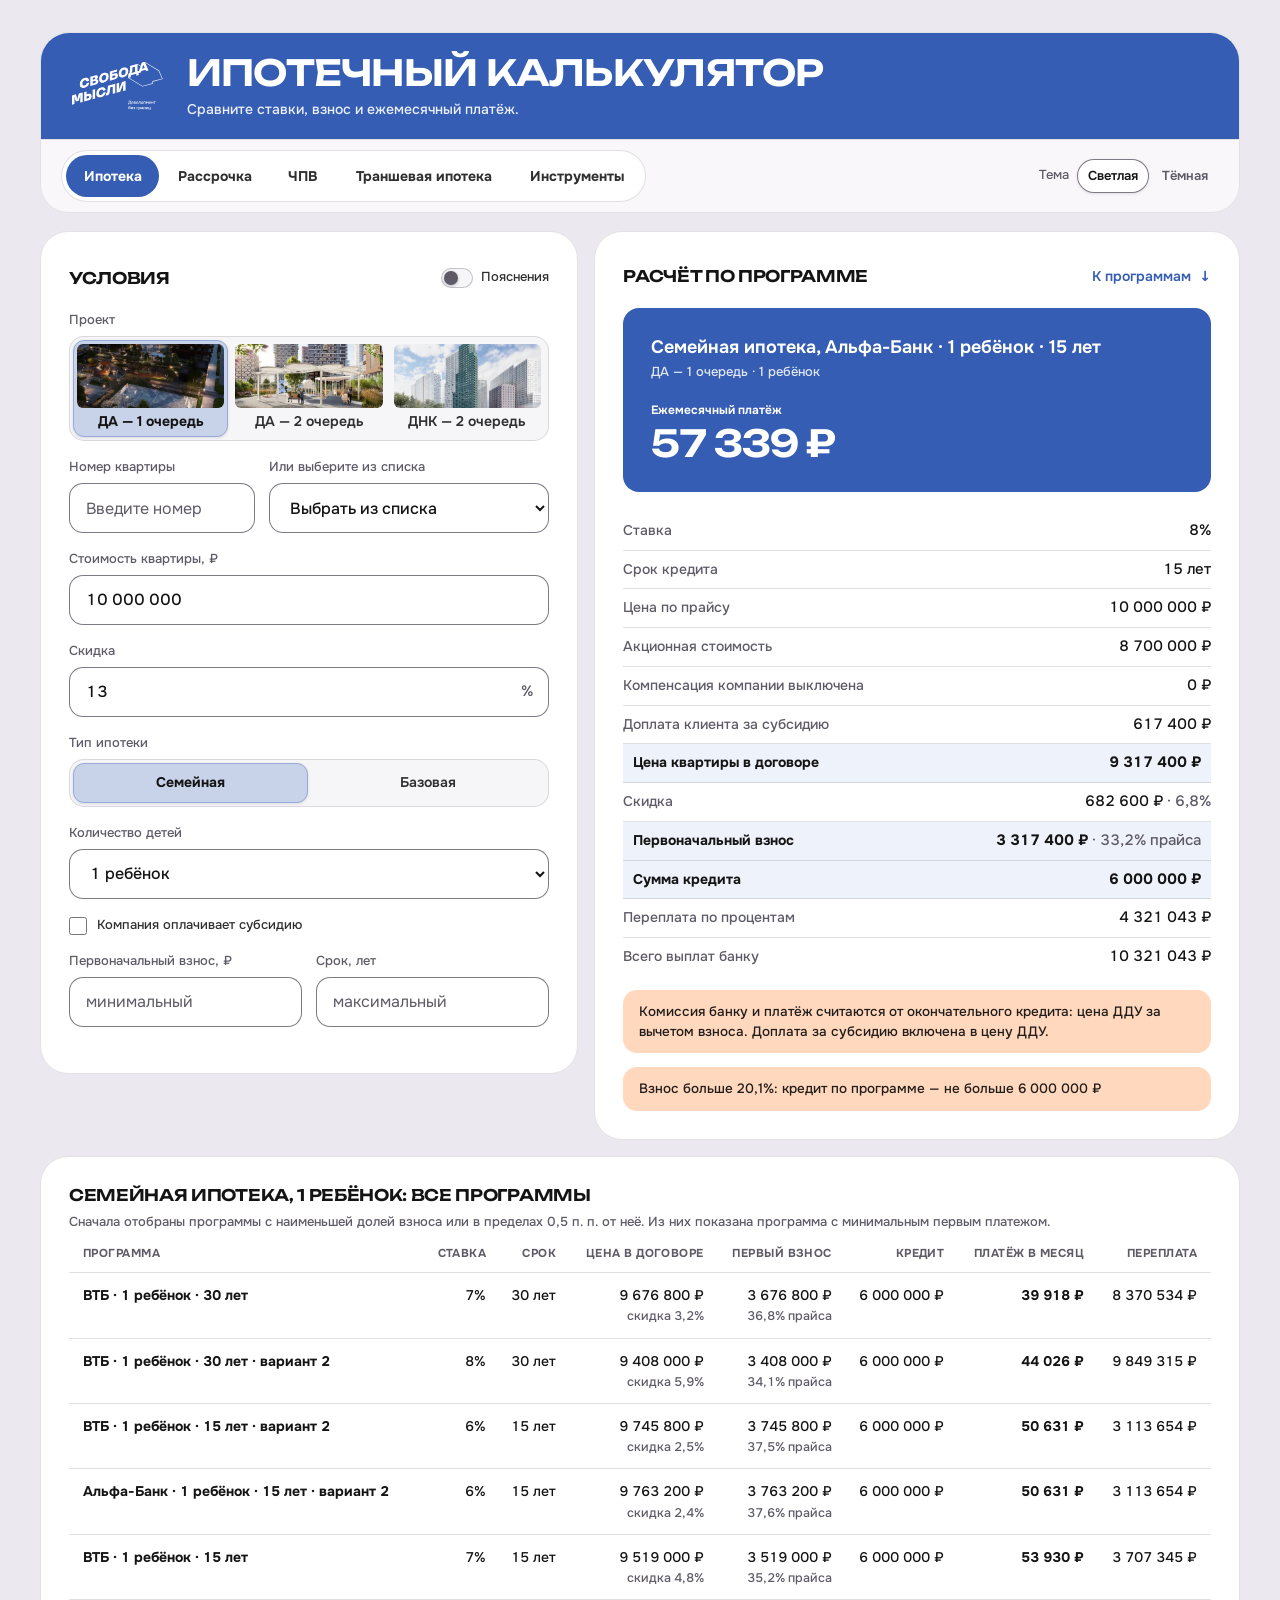
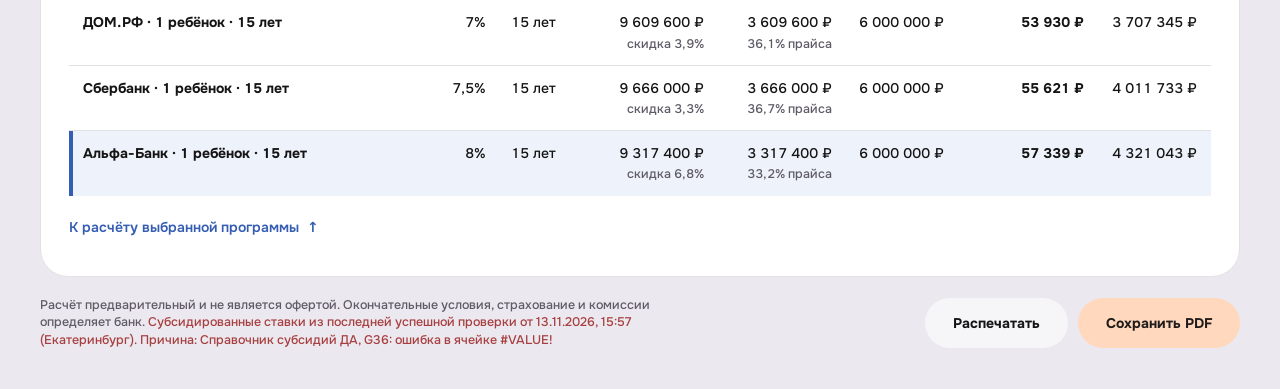
==== legacy/index.html @ 29e7c0e6 "Опубликовать React-калькулятор 775e33fd" ====
<!doctype html>
<html lang="ru">
<head>
<meta charset="utf-8">
<meta name="viewport" content="width=device-width, initial-scale=1">
<title>Ипотечный калькулятор — Свобода мысли</title>
<link rel="icon" type="image/svg+xml" href="assets/mark-da.svg">
<meta name="theme-color" content="#355DB3">
<meta name="robots" content="noindex, nofollow">
<script async data-tools-preload src="assets/tools-loader.js?v=fast-nav-1"></script>
<link rel="stylesheet" href="assets/style.css?v=partner-cards-1">
<link rel="stylesheet" href="assets/themes.css?v=partner-cards-1">
<script src="assets/theme.js?v=partner-cards-1"></script>
<style>
.sm .sm-check { display:flex; align-items:center; gap:10px; color:var(--ink); }
.sm .sm-check input { width:18px; height:18px; padding:0; flex:0 0 18px; accent-color:var(--sky); }
.sm-mortgage-loading { min-block-size: 50rem; }
.sm-mortgage-loading .sm-hero { min-block-size: 11rem; }
@media (max-width: 640px) {
  .sm-mortgage-loading { min-block-size: 63rem; }
}
@media (max-width: 370px) {
  .sm-mortgage-loading { min-block-size: 75rem; }
}
</style>
<link rel="stylesheet" href="assets/flat-search.css?v=partner-cards-1">
<link rel="stylesheet" href="assets/select.css?v=partner-cards-1">
<link rel="stylesheet" href="assets/control-motion.css?v=partner-cards-1">
<link rel="stylesheet" href="assets/calculator-motion.css?v=partner-cards-1">
<script defer src="assets/control-motion.js?v=workspace-motion-1"></script>
</head>
<body>

<main class="sm" id="sm-ipoteka">
  <div class="sm-app-header"><header class="sm-head"><div class="sm-heading"><h1>Ипотечный калькулятор</h1><p class="sm-lede">Сравните ставки, взнос и ежемесячный платёж.</p></div><a class="sm-logo" href="https://da-dom.life/" target="_blank" rel="noopener"><img src="assets/logo-svoboda-dark.svg" width="106" height="56" alt="Свобода мысли"></a></header>
  <div class="sm-nav-row"><nav class="sm-navigation" aria-label="Калькуляторы"><a class="sm-nav" href="./" aria-current="page">Ипотека</a><a class="sm-nav" href="rassrochka.html">Рассрочка</a><a class="sm-nav" href="chpv.html">ЧПВ</a><a class="sm-nav" href="transh.html" aria-label="Траншевая ипотека"><span class="sm-nav-full">Траншевая ипотека</span><span class="sm-nav-short" aria-hidden="true">Транш</span></a><a class="sm-nav" href="tools.html">Инструменты</a></nav><script>SMNavigation.mount(document.currentScript.previousElementSibling)</script>
    <div id="sm-theme-switch" class="sm-theme-switch" role="group" aria-label="Тема оформления" hidden>
      <span>Тема</span>
      <button type="button" data-theme-choice="light">Светлая</button>
      <button type="button" data-theme-choice="dark">Тёмная</button>
    </div></div></div>

  <nav class="sm-section-links" aria-label="Переходы внутри расчёта"><a href="#calc-result">К расчёту</a><a href="#calc-programs">Сравнить программы</a></nav>
  <div class="sm-grid">
    <section class="sm-card sm-conditions">
      <div class="sm-conditions-head"><h2>Условия</h2>
        <label class="sm-notes-choice"><input type="checkbox" id="sm-show-notes">Пояснения</label>
      </div>
      <script>SMFieldNotes(document.getElementById('sm-show-notes'))</script>
      <div class="sm-field">
        <span class="sm-label" id="sm-project-l">Проект</span>
        <div class="sm-pills" id="sm-project" role="group" aria-labelledby="sm-project-l"><button type="button" disabled aria-pressed="true">ДА — 1 очередь</button><button type="button" disabled aria-pressed="false">ДА — 2 очередь</button><button type="button" disabled aria-pressed="false">ДНК — 2 очередь</button></div>
      </div>
      <div class="sm-field sm-flat-field">
        <div class="sm-flat-pair"><div><label for="sm-flat-search">Номер квартиры</label><input id="sm-flat-search" type="text" autocomplete="off" placeholder="Введите номер"></div>
        <div><label for="sm-flat">Или выберите из списка</label><select id="sm-flat"><option value="">Выбрать из списка</option></select></div></div>
        <span id="sm-flat-info" class="sm-hint" role="status">Загрузка квартир из Macro…</span>
      </div>
      <div class="sm-field"><label for="sm-price">Стоимость квартиры, ₽</label><input id="sm-price" type="text" inputmode="numeric" autocomplete="off"><span class="sm-hint">Цена по прайсу, без скидки</span></div>
      <div class="sm-field">
        <label for="sm-disc">Скидка</label>
        <div class="sm-suffix"><input id="sm-disc" type="text" inputmode="decimal" autocomplete="off" placeholder="0"><span aria-hidden="true">%</span></div>
        <span class="sm-hint">Скидка при полной оплате. В программах со сниженной ставкой часть скидки уходит на снижение ставки, поэтому цена в договоре выше</span>
      </div>
      <div class="sm-field">
        <span class="sm-label" id="sm-type-l">Тип ипотеки</span>
        <div class="sm-pills" id="sm-type" role="group" aria-labelledby="sm-type-l"><button type="button" disabled aria-pressed="true">Семейная</button><button type="button" disabled aria-pressed="false">Базовая</button></div>
      </div>
      <div class="sm-field" id="sm-kids-field">
        <label for="sm-kids">Количество детей</label>
        <select id="sm-kids"><option disabled selected value="">Загружаем условия…</option></select>
      </div>
      <div class="sm-field" id="sm-company-field">
        <label class="sm-check"><input type="checkbox" id="sm-company-pays"><span>Компания оплачивает субсидию</span></label>
        <span class="sm-hint" id="sm-company-hint"></span>
      </div>
      <div class="sm-field" id="sm-promotions-field" hidden>
        <span class="sm-label">Дополнительные акции</span>
        <div id="sm-promotions"></div>
        <span class="sm-hint">Выбранные акции применяются только к совместимым программам.</span>
      </div>
      <div class="sm-row2">
        <div class="sm-field">
          <label for="sm-pv">Первоначальный взнос, ₽</label>
          <input id="sm-pv" type="text" inputmode="numeric" autocomplete="off" placeholder="минимальный">
          <span class="sm-hint" id="sm-pv-hint">От 20,1% цены по прайсу. Меньше минимального по программе — посчитаем с минимальным</span>
        </div>
        <div class="sm-field">
          <label for="sm-term">Срок, лет</label>
          <input id="sm-term" type="number" inputmode="decimal" min="1" max="30" step="1" placeholder="максимальный">
          <span class="sm-hint">Не больше срока программы</span>
        </div>
      </div>
    </section>

    <section class="sm-card" aria-live="polite" id="calc-result" tabindex="-1">
      <div class="sm-result-heading"><h2>Расчёт по программе</h2><a class="sm-jump" href="#calc-programs">К программам</a></div>
      <div id="sm-detail">
        <div class="sm-mortgage-loading" role="status">
          <div class="sm-hero"><span class="sm-hero-name">Загружаем условия ипотеки…</span></div>
        </div>
      </div>
    </section>
  </div>

  <section class="sm-card sm-tablecard" id="calc-programs" tabindex="-1">
    <div class="sm-tablehead">
      <h2 id="sm-table-title">Все программы</h2>
      <span class="sm-tip" id="sm-tip"></span>
    </div>
    <div class="sm-scroll">
      <table>
        <thead id="sm-thead"></thead>
        <tbody id="sm-tbody"></tbody>
      </table>
    </div>
  <a class="sm-return-result" href="#calc-result">К расчёту выбранной программы</a>
  </section>

  <footer class="sm-foot">
    <p class="sm-legal"><span id="sm-legal">Расчёт предварительный и не является офертой. Окончательные условия, страхование и комиссии определяет банк.</span> <span id="sm-rate-status" role="status">Загружаем актуальные ставки и комиссии…</span></p>
    <div class="sm-actions">
      <span class="sm-msg" id="sm-msg" role="status"></span>
      <button type="button" class="sm-btn sm-btn2" id="sm-print">Распечатать</button>
      <button type="button" class="sm-btn" id="sm-save">Сохранить PDF</button>
    </div>
  </footer>
</main>

<script defer src="assets/data.js?v=20261114-da"></script>
<script defer src="assets/tools-model.js?v=shared-conditions-nav-1"></script>
<script defer src="assets/tools-loader.js?v=fast-nav-1"></script>
<script defer src="assets/mortgage-loader.js?v=fast-nav-1"></script>
<script defer src="assets/engine.js?v=shared-conditions-nav-1"></script>
<script defer src="assets/common.js?v=partner-cards-1"></script>
<script defer src="assets/flat-search.js?v=workspace-motion-1"></script>
<script defer src="assets/flats.js?v=fast-nav-1"></script>
<script defer src="assets/ipoteka.js?v=partner-cards-1"></script>
</body>
</html>
---- legacy/assets/style.css ----
/* Калькуляторы «Свобода мысли». Фирменный стиль — с сайта da-dom.life:
   синий #355DB3, сиреневый фон, абрикосовая главная кнопка, Unbounded в заголовках и Onest в тексте. */
@font-face {
  font-family: 'Onest';
  src: url('fonts/onest/variable.woff2') format('woff2');
  font-style: normal;
  font-weight: 100 900;
  font-display: swap;
}
@font-face {
  font-family: 'Unbounded';
  src: url('fonts/unbounded/variable.woff2') format('woff2');
  font-style: normal;
  font-weight: 200 900;
  font-display: swap;
}

:root, .sm-pdf, #tools-print {
  color-scheme: light;
  --sky: #355DB3;
  --sky-soft: #EEF2FA;      /* подсветка выбранной строки */
  --bg: #ECE8EF;
  --black: #141414;
  --grey: #2F2F2F;
  --white: #FFFFFF;
  --surface: #FFFFFF;
  --surface-alt: #F6F5F8;
  --row-hover: #F7F5F9;
  --on-accent: #FFFFFF;
  --hero: #355DB3;
  --on-warm: #201C1A;
  --note-surface: #FFD8BE;
  --note-ink: #201C1A;
  --apricot: #FFD8BE;
  --apricot-deep: #FFC7A3;
  --indian: #D16666;
  --indian-text: #A63F3F;   /* красный для мелкого текста на белом */
  --muted: #5E5A66;
  --line: rgba(47, 47, 47, 0.14);
  --field: rgba(47, 47, 47, 0.26);
  --display: 'Unbounded', 'Arial Black', sans-serif;
  --text: 'Onest', system-ui, -apple-system, 'Segoe UI', Roboto, Arial, sans-serif;
  --r-lg: 28px;
  --r-md: 16px;
  --r-pill: 999px;
  --ease: cubic-bezier(0.14, 0.76, 0.37, 0.97);
}

html, body { margin: 0; padding: 0; background: var(--bg); }

.sm, .tools-shell {
  font-family: var(--text);
  font-weight: 500;
  font-size: 15px;
  line-height: 1.45;
  color: var(--grey);
  max-width: 1240px;
  margin: 0 auto;
  padding: 32px 20px 40px;
  box-sizing: border-box;
  -webkit-font-smoothing: antialiased;
}
.sm *, .sm *::before, .sm *::after { box-sizing: border-box; }
.sm [hidden] { display: none !important; }
.sm ::selection { background: var(--sky); color: var(--on-accent); }

/* ---------- Шапка ---------- */
.sm-head { display: flex; align-items: center; justify-content: space-between; gap: 16px 24px; margin-bottom: 12px; }
.sm h1 {
  font-family: var(--display); font-weight: 600; text-transform: uppercase; letter-spacing: -0.02em;
  font-size: clamp(24px, 3.3vw, 40px); line-height: 1.12; color: var(--black); margin: 0; text-wrap: balance;
}
.sm-head-r { display: flex; align-items: center; gap: 20px; flex-shrink: 0; }
.sm-logo { display: block; line-height: 0; border-radius: 8px; }
.sm-logo img { display: block; height: 56px; width: auto; }
.sm-nav {
  display: inline-flex; align-items: center; height: 46px; padding: 0 22px; border-radius: var(--r-pill);
  background: var(--surface); color: var(--black); font-weight: 700; font-size: 14px; text-decoration: none; white-space: nowrap;
  transition: background 0.2s var(--ease), color 0.2s var(--ease);
}
.sm-nav:hover { background: var(--sky); color: var(--on-accent); }
.sm-lede { margin: 0 0 26px; max-width: 660px; color: var(--muted); font-size: 15px; text-wrap: pretty; }

/* ---------- Карточки ---------- */
.sm-grid { display: grid; grid-template-columns: minmax(0, 5fr) minmax(0, 6fr); gap: 16px; align-items: start; }
.sm-card { background: var(--surface); border-radius: var(--r-lg); padding: 28px; }
.sm-card + .sm-card, .sm-grid + .sm-card { margin-top: 0; }
.sm h2 {
  font-family: var(--display); font-weight: 600; text-transform: uppercase; letter-spacing: -0.02em;
  font-size: 16px; line-height: 1.25; color: var(--black); margin: 0 0 20px;
}

/* ---------- Поля ---------- */
.sm-field { margin-bottom: 18px; min-width: 0; }
.sm-field:last-child { margin-bottom: 0; }
.sm-row2 { display: grid; grid-template-columns: 1fr 1fr; gap: 18px 14px; margin-bottom: 18px; }
.sm-row2 .sm-field { margin-bottom: 0; }
.sm label, .sm .sm-label { display: block; font-weight: 500; font-size: 13px; line-height: 1.3; color: var(--muted); margin-bottom: 7px; }
.sm-hint { display: block; margin-top: 7px; font-size: 12.5px; line-height: 1.35; color: var(--muted); }
.sm input, .sm select {
  width: 100%; height: 50px; margin: 0; padding: 0 16px; border-radius: 14px; border: 1.5px solid var(--field);
  background: var(--surface); color: var(--black); font: inherit; font-size: 16px; font-weight: 500;
  font-variant-numeric: tabular-nums; transition: border-color 0.15s;
}
.sm select {
  -webkit-appearance: none; appearance: none; padding-right: 42px; cursor: pointer;
  background-image: url("data:image/svg+xml,%3Csvg xmlns='http://www.w3.org/2000/svg' width='12' height='8' viewBox='0 0 12 8'%3E%3Cpath d='M1 1.5l5 5 5-5' fill='none' stroke='%23141414' stroke-width='1.8'/%3E%3C/svg%3E");
  background-repeat: no-repeat; background-position: right 16px center;
}
.sm input::placeholder { color: var(--muted); opacity: 0.75; font-weight: 400; }
.sm input:hover, .sm select:hover { border-color: var(--muted); }
.sm input:focus, .sm select:focus { outline: none; border-color: var(--sky); box-shadow: 0 0 0 3px rgba(53, 93, 179, 0.2); }
.sm-suffix { position: relative; }
.sm-suffix input { padding-right: 40px; }
.sm-suffix span { position: absolute; right: 16px; top: 50%; transform: translateY(-50%); color: var(--muted); pointer-events: none; }

/* Пилюли-переключатели */
.sm-pills { display: flex; flex-wrap: wrap; gap: 8px; }
.sm-pills button {
  font: inherit; font-size: 14px; font-weight: 500; line-height: 1.2; height: 44px; padding: 0 18px; border-radius: var(--r-pill);
  border: 1.5px solid var(--field); background: var(--surface); color: var(--black); cursor: pointer;
  transition: background 0.2s var(--ease), border-color 0.2s var(--ease), color 0.2s var(--ease);
}
.sm-pills button:hover { border-color: var(--sky); }
.sm-pills button[aria-pressed="true"] { background: var(--sky); border-color: var(--sky); color: var(--on-accent); font-weight: 700; }
.sm-pills.sm-sm button { height: 36px; padding: 0 14px; font-size: 13px; }

.sm a:focus-visible, .sm button:focus-visible, .sm tbody tr:focus-visible { outline: 2.5px solid var(--sky); outline-offset: 2px; }

/* ---------- Итог: синяя панель ---------- */
.sm-hero { background: var(--hero); color: var(--white); border-radius: var(--r-md); padding: 24px; margin-bottom: 20px; }
.sm-hero-name { font-weight: 700; font-size: 18px; line-height: 1.25; }
.sm-hero-flat { font-size: 13px; opacity: 0.85; margin-top: 4px; }
.sm-pay { display: flex; flex-wrap: wrap; gap: 14px 36px; margin-top: 20px; }
.sm-k { font-size: 13px; opacity: 0.85; margin-bottom: 4px; }
.sm-v {
  font-family: var(--display); font-weight: 600; letter-spacing: -0.03em; white-space: nowrap;
  font-size: clamp(26px, 3vw, 38px); line-height: 1.1;
}
.sm-v.sm-v2 { font-size: clamp(18px, 2vw, 24px); font-weight: 500; }

.sm dl { margin: 0; display: grid; grid-template-columns: 1fr auto; }
.sm dt, .sm dd { margin: 0; padding: 8px 0; border-bottom: 1px solid var(--line); }
.sm dt { color: var(--muted); padding-right: 14px; font-size: 14px; }
.sm dd { text-align: right; color: var(--black); font-variant-numeric: tabular-nums; white-space: nowrap; }
.sm dt.sm-strong { color: var(--black); font-weight: 700; }
.sm dd.sm-strong { font-weight: 700; }
.sm dt:nth-last-child(2), .sm dd:last-child { border-bottom: 0; }
.sm-dim { color: var(--muted); font-weight: 500; }
.sm dt.sm-int, .sm dd.sm-int { background: var(--sky-soft); }
.sm dt.sm-int { padding-left: 10px; }
.sm dd.sm-int { padding-right: 10px; }
.sm-note { margin-top: 14px; padding: 12px 16px; border-radius: 14px; background: var(--note-surface); color: var(--note-ink); font-size: 13.5px; }
.sm-empty { color: var(--muted); font-size: 14px; margin: 0; }

/* ---------- Таблица программ ---------- */
.sm-tablecard { margin-top: 16px; }
.sm-tablehead { display: flex; justify-content: space-between; align-items: baseline; flex-wrap: wrap; gap: 8px 20px; margin-bottom: 14px; }
.sm-tablehead h2 { margin: 0; }
.sm-tip { font-size: 13px; color: var(--muted); }
.sm-link { font: inherit; font-size: 13px; font-weight: 700; color: var(--sky); background: none; border: 0; padding: 0; cursor: pointer; text-decoration: underline; text-underline-offset: 3px; }
.sm-scroll { overflow-x: auto; }
.sm table { width: 100%; border-collapse: separate; border-spacing: 0; font-size: 14px; }
.sm th {
  font-weight: 700; font-size: 11.5px; letter-spacing: 0.04em; text-transform: uppercase; color: var(--muted);
  text-align: right; padding: 0 10px 10px; border-bottom: 1px solid var(--line); vertical-align: bottom; white-space: nowrap;
}
.sm td { padding: 12px 10px; border-bottom: 1px solid var(--line); text-align: right; vertical-align: top; white-space: nowrap; font-variant-numeric: tabular-nums; color: var(--black); }
.sm th:first-child, .sm td:first-child { text-align: left; padding-left: 14px; }
.sm th:last-child, .sm td:last-child { padding-right: 14px; }
.sm td:first-child { white-space: normal; min-width: 220px; font-weight: 700; }
.sm tbody tr:last-child td { border-bottom: 0; }
.sm-sub { display: block; margin-top: 2px; font-size: 12.5px; font-weight: 500; color: var(--muted); }
.sm tbody tr.sm-pick { cursor: pointer; }
.sm tbody tr.sm-pick:hover td { background: var(--row-hover); }
.sm tbody tr.sm-sel td, .sm tbody tr.sm-sel:hover td { background: var(--sky-soft); }
.sm tbody tr.sm-sel td:first-child { box-shadow: inset 4px 0 0 var(--sky); }
.sm tbody tr.sm-off td { color: var(--muted); font-weight: 500; }
.sm tbody tr.sm-off td:first-child { font-weight: 500; }
.sm-why { color: var(--indian-text); }

/* ---------- Низ ---------- */
.sm-foot { display: flex; justify-content: space-between; align-items: center; flex-wrap: wrap; gap: 16px 24px; margin-top: 20px; }
.sm-legal { font-size: 12.5px; line-height: 1.4; color: var(--muted); max-width: 620px; margin: 0; }
.sm-actions { display: flex; align-items: center; flex-wrap: wrap; gap: 10px; margin-left: auto; }
.sm-btn {
  font: inherit; font-size: 14px; font-weight: 700; height: 50px; padding: 0 28px; border: 0; border-radius: var(--r-pill);
  background: var(--apricot); color: var(--on-warm); cursor: pointer; white-space: nowrap; transition: background 0.2s var(--ease);
}
.sm-btn:hover { background: var(--apricot-deep); }
.sm-btn:disabled { opacity: 0.6; cursor: progress; }
.sm-btn.sm-btn2 { background: var(--surface-alt); color: var(--black); }
.sm-btn.sm-btn2:hover { background: var(--sky); color: var(--on-accent); }
.sm-msg { font-size: 13px; color: var(--indian-text); max-width: 420px; }
.sm-msg:empty { display: none; }

/* ---------- Рассрочка ---------- */
.sm-inputs { display: grid; grid-template-columns: auto 1fr 1.2fr 1.5fr 0.8fr; gap: 18px 14px; align-items: start; }
.sm-inputs .sm-field { margin-bottom: 0; }
.sm-cards { display: grid; grid-template-columns: repeat(2, minmax(0, 1fr)); gap: 16px; margin-top: 16px; align-items: start; }
.sm-cardhead { display: flex; justify-content: space-between; align-items: flex-start; gap: 12px; margin-bottom: 10px; }
.sm-cardhead h2 { margin: 0; }
.sm-badge { flex-shrink: 0; padding: 6px 14px; border-radius: var(--r-pill); background: var(--apricot); color: var(--on-warm); font-size: 13px; font-weight: 700; white-space: nowrap; }
.sm-badge.sm-zero { background: transparent; box-shadow: inset 0 0 0 1.5px var(--line); color: var(--muted); font-weight: 500; }
.sm-desc { margin: 0 0 18px; color: var(--muted); font-size: 14px; text-wrap: pretty; }
.sm-choice { margin-bottom: 16px; }
.sm-total { display: flex; flex-wrap: wrap; gap: 12px 36px; background: var(--hero); color: var(--white); border-radius: var(--r-md); padding: 20px 22px; margin-bottom: 8px; }
.sm-total .sm-v { font-size: clamp(22px, 2.3vw, 30px); }
.sm-total .sm-v.sm-v2 { font-size: clamp(17px, 1.7vw, 22px); }
.sm-schedule td:first-child { min-width: 0; font-weight: 500; color: var(--muted); white-space: normal; overflow-wrap: anywhere; }
.sm-schedule th:first-child, .sm-schedule td:first-child { padding-left: 0; }
.sm-schedule th:last-child, .sm-schedule td:last-child { padding-right: 0; }
.sm-schedule th:nth-child(2), .sm-schedule td:nth-child(2) { text-align: left; white-space: normal; }
.sm-schedule th { padding-top: 12px; }
.sm-schedule td:last-child { font-weight: 700; }
.sm-term { display: flex; justify-content: space-between; gap: 12px; margin-top: 12px; padding-top: 12px; border-top: 1px solid var(--line); font-size: 14px; color: var(--muted); }
.sm-term b { color: var(--black); }

@media (prefers-reduced-motion: reduce) { .sm * { transition: none !important; } }

@media (max-width: 1100px) {
  .sm:not(.sm-pdf) .sm-tablecard table { font-size: 13px; }
  .sm:not(.sm-pdf) .sm-tablecard th, .sm:not(.sm-pdf) .sm-tablecard td { padding-left: 6px; padding-right: 6px; }
  .sm:not(.sm-pdf) .sm-tablecard td:first-child { min-width: 160px; }
  .sm-inputs { grid-template-columns: 1fr 1fr; }
  .sm-inputs > :first-child { grid-column: 1 / -1; }
}
@media (max-width: 900px) {
  .sm:not(.sm-pdf) .sm-grid, .sm:not(.sm-pdf) .sm-cards { grid-template-columns: minmax(0, 1fr); }
}
@media (max-width: 640px) {
  .sm:not(.sm-pdf), .tools-shell { padding: 20px 16px 32px; font-size: 15px; }
  .sm:not(.sm-pdf) .sm-head { flex-wrap: wrap; }
  .sm:not(.sm-pdf) .sm-head h1 { flex: 1 1 180px; }
  .sm:not(.sm-pdf) .sm-head-r { display: contents; }
  .sm:not(.sm-pdf) .sm-logo { order: 2; }
  .sm:not(.sm-pdf) .sm-logo img { height: 44px; }
  .sm:not(.sm-pdf) .sm-nav { order: 3; height: 40px; padding: 0 16px; font-size: 13px; }
  .sm:not(.sm-pdf) .sm-card { padding: 20px; border-radius: 24px; }
  .sm:not(.sm-pdf) .sm-row2, .sm:not(.sm-pdf) .sm-inputs { grid-template-columns: 1fr; }
  .sm:not(.sm-pdf) .sm-hero { padding: 20px; }
  /* Таблица программ на телефоне — карточками */
  .sm:not(.sm-pdf) .sm-tablecard { background: transparent; padding: 0; }
  .sm:not(.sm-pdf) .sm-tablecard .sm-scroll { overflow: visible; }
  .sm:not(.sm-pdf) .sm-tablecard table, .sm:not(.sm-pdf) .sm-tablecard tbody,
  .sm:not(.sm-pdf) .sm-tablecard tr, .sm:not(.sm-pdf) .sm-tablecard td { display: block; width: 100%; }
  .sm:not(.sm-pdf) .sm-tablecard thead { display: none; }
  .sm:not(.sm-pdf) .sm-tablecard tbody tr { background: var(--surface); border-radius: 20px; margin-bottom: 10px; padding: 10px 18px; }
  .sm:not(.sm-pdf) .sm-tablecard tbody tr.sm-sel { box-shadow: inset 0 0 0 2.5px var(--sky); }
  .sm:not(.sm-pdf) .sm-tablecard tbody tr td, .sm:not(.sm-pdf) .sm-tablecard tbody tr:hover td { background: transparent; box-shadow: none; }
  .sm:not(.sm-pdf) .sm-tablecard td { display: flex; justify-content: space-between; align-items: baseline; gap: 14px; padding: 8px 0; white-space: normal; text-align: right; }
  .sm:not(.sm-pdf) .sm-tablecard td::before { content: attr(data-l); color: var(--muted); font-weight: 500; text-align: left; flex-shrink: 0; }
  .sm:not(.sm-pdf) .sm-tablecard td:first-child { display: block; text-align: left; font-size: 16px; min-width: 0; padding-left: 0; }
  .sm:not(.sm-pdf) .sm-tablecard td:first-child::before { content: none; }
  .sm:not(.sm-pdf) .sm-tablecard td:last-child { border-bottom: 0; padding-right: 0; }
  .sm:not(.sm-pdf) .sm-tablecard .sm-sub { display: inline; margin: 0 0 0 6px; }
  .sm:not(.sm-pdf) .sm-tablecard td:first-child .sm-sub { display: block; margin: 2px 0 0; }
  /* График рассрочки на телефоне: сверху — когда и сумма, ниже — что за платёж */
  .sm:not(.sm-pdf) .sm-schedule table, .sm:not(.sm-pdf) .sm-schedule tbody { display: block; }
  .sm:not(.sm-pdf) .sm-schedule thead { display: none; }
  .sm:not(.sm-pdf) .sm-schedule tr { display: grid; grid-template-columns: minmax(0, 1fr) auto; gap: 4px 12px; padding: 12px 0; border-bottom: 1px solid var(--line); }
  .sm:not(.sm-pdf) .sm-schedule tbody tr:last-child { border-bottom: 0; }
  .sm:not(.sm-pdf) .sm-schedule td { padding: 0; border: 0; }
  .sm:not(.sm-pdf) .sm-schedule td:nth-child(2) { grid-column: 1 / -1; grid-row: 2; font-weight: 700; }
  .sm:not(.sm-pdf) .sm-schedule td:nth-child(3) { grid-column: 2; grid-row: 1; }
  .sm:not(.sm-pdf) .sm-term { flex-wrap: wrap; }
  .sm:not(.sm-pdf) .sm-foot { flex-direction: column; align-items: stretch; }
  .sm:not(.sm-pdf) .sm-actions { margin-left: 0; }
  .sm:not(.sm-pdf) .sm-btn { flex: 1 1 auto; }
}

/* ---------- Лист отчёта для PDF: собирается отдельно от экрана, фиксированная ширина ---------- */
.sm.sm-pdf { max-width: none; margin: 0; padding: 30px 34px; background: var(--bg); font-size: 13px; }
/* html2canvas не знает про табличные цифры: с ними числа в PDF разъезжаются */
.sm-pdf, .sm-pdf * { font-variant-numeric: normal !important; }
.sm.sm-pdf.sm-land { width: 1123px; min-height: 794px; }
.sm.sm-pdf.sm-port { width: 794px; min-height: 1123px; }
.sm-pdf .sm-head { margin-bottom: 16px; }
.sm-pdf h1 { font-size: 26px; }
.sm-pdf .sm-meta { font-size: 13px; color: var(--muted); margin-top: 6px; }
.sm-pdf .sm-logo img { height: 50px; }
.sm-pdf .sm-card { padding: 20px 22px; border-radius: 22px; }
.sm-pdf h2 { font-size: 13px; margin-bottom: 12px; }
.sm-pdf .sm-grid { grid-template-columns: 5fr 7fr; gap: 12px; }
.sm-pdf dt, .sm-pdf dd { padding: 6px 0; font-size: 13px; }
.sm-pdf .sm-hero { padding: 18px 20px; margin-bottom: 12px; }
.sm-pdf .sm-hero-name { font-size: 16px; }
.sm-pdf .sm-pay { margin-top: 12px; }
.sm-pdf .sm-v { font-size: 28px; }
.sm-pdf .sm-v.sm-v2 { font-size: 18px; }
.sm-pdf table { font-size: 12px; }
.sm-pdf th { font-size: 10px; padding: 0 7px 8px; }
.sm-pdf td { padding: 8px 7px; }
.sm-pdf td:first-child { min-width: 200px; }
/* внутреннюю тень html2canvas закрашивает на всю ячейку — в отчёте метка выбранной строки сделана рамкой */
.sm-pdf tbody tr.sm-sel td:first-child { box-shadow: none; border-left: 4px solid var(--sky); padding-left: 10px; }
.sm-pdf .sm-sub { font-size: 11px; }
.sm-pdf .sm-legal { margin-top: 14px; max-width: none; font-size: 11px; }
.sm-pdf .sm-cards { grid-template-columns: 1fr 1fr; gap: 12px; margin-top: 12px; }
.sm-pdf .sm-cards.sm-one { grid-template-columns: 1fr; }
.sm-pdf .sm-schedule td:first-child { min-width: 0; }
.sm-pdf .sm-facts { display: flex; flex-wrap: wrap; gap: 8px 28px; }
.sm-pdf .sm-facts div { font-size: 12px; color: var(--muted); }
.sm-pdf .sm-facts b { display: block; font-size: 14px; color: var(--black); }
.sm-pdf .sm-total { padding: 14px 16px; }
.sm-pdf .sm-total .sm-v { font-size: 22px; }
.sm-pdf .sm-total .sm-v.sm-v2 { font-size: 16px; }
.sm-pdf .sm-desc { font-size: 12px; margin-bottom: 12px; }

/* ---------- Печать: A4, без кнопок и подсказок ---------- */
@media print {
  html, body { background: var(--surface); }
  .sm { max-width: none; padding: 0; font-size: 12px; -webkit-print-color-adjust: exact; print-color-adjust: exact; }
  .sm-actions, .sm-nav, .sm-lede, .sm-hint, .sm-tip, .sm-link, .sm-choice, .sm-int { display: none !important; }
  .sm h1 { font-size: 24px; }
  .sm-logo img { height: 44px; }
  .sm-card { padding: 14px 16px; border: 1px solid var(--line); border-radius: 18px; break-inside: avoid; }
  .sm-grid { grid-template-columns: 5fr 6fr; gap: 10px; }
  .sm input, .sm select { height: 34px; font-size: 12px; padding: 0 10px; border-radius: 9px; }
  .sm-field, .sm-row2 { margin-bottom: 10px; }
  .sm-pills button { height: 30px; padding: 0 12px; font-size: 11.5px; }
  .sm-hero { padding: 14px 16px; margin-bottom: 10px; }
  .sm-v { font-size: 26px; }
  .sm dt, .sm dd { padding: 4px 0; font-size: 12px; }
  .sm-tablecard { break-before: page; margin-top: 0; }
  .sm table { font-size: 11px; }
  .sm td { padding: 7px 6px; }
  .sm tbody tr { break-inside: avoid; }
  .sm-cards { gap: 10px; margin-top: 10px; }
}

.sm .sm-flat-list-label { margin-top: 10px; }
@media (max-width: 1100px) { .sm-head-r { flex-wrap: wrap; justify-content: flex-end; } }

/* Единая навигация и ровные поля во всех калькуляторах */
.sm-navigation { display:flex; flex-wrap:wrap; gap:8px; margin:22px 0 22px; }
.sm-navigation .sm-nav { height:42px; padding:0 18px; border:1px solid transparent; }
.sm-navigation .sm-nav[aria-current="page"] { background:var(--sky); color:var(--on-accent); }
.sm-flat-pair { display:grid; grid-template-columns:minmax(0, .8fr) minmax(0, 1.2fr); gap:14px; }
.sm-flat-pair > div { min-width:0; }
.sm-inputs { grid-template-columns:repeat(3,minmax(0,1fr)); gap:22px 18px; }
.sm-inputs > :first-child { grid-column:1 / -1; }
.sm-inputs > .sm-flat-field { grid-column:span 2; }
@media (max-width: 900px) {
  .sm-inputs { grid-template-columns:repeat(2,minmax(0,1fr)); }
  .sm-inputs > .sm-flat-field { grid-column:1 / -1; }
}
@media (max-width: 640px) {
  .sm:not(.sm-pdf) .sm-head { flex-wrap:nowrap; }
  .sm:not(.sm-pdf) .sm-head h1 { flex:1 1 auto; }
  .sm:not(.sm-pdf) .sm-navigation { display:grid; grid-template-columns:repeat(2,minmax(0,1fr)); gap:8px; }
  .sm:not(.sm-pdf) .sm-navigation .sm-nav { justify-content:center; padding:0 8px; white-space:normal; text-align:center; line-height:1.2; }
  .sm:not(.sm-pdf) .sm-inputs { grid-template-columns:1fr; }
  .sm:not(.sm-pdf) .sm-flat-pair { grid-template-columns:1fr; }
}
@media print { .sm-navigation { display:none !important; } }
.sm-date-grid { display:grid; grid-template-columns:repeat(3,minmax(0,1fr)); gap:14px; }
.sm-date-grid .sm-field { margin-bottom:0; }
.sm-stage-hint { margin:-5px 0 18px; }
.sm-stage { padding:18px 0; border-bottom:1px solid var(--line); }
.sm-stage:last-child { border-bottom:0; }
.sm-stage-heading { display:flex; justify-content:space-between; align-items:baseline; gap:12px; flex-wrap:wrap; }
.sm-stage-heading strong { font-size:16px; color:var(--black); }
.sm-stage-date { color:var(--muted); font-size:13px; }
.sm-stage-metrics { display:grid; grid-template-columns:repeat(3,minmax(0,1fr)); gap:12px; margin-top:12px; }
.sm-stage-metrics span { display:block; color:var(--muted); font-size:12px; }
.sm-stage-metrics b { display:block; color:var(--black); font-size:15px; margin-top:3px; overflow-wrap:anywhere; }
.sm-stage-metrics b.sm-stage-payment { color:var(--sky); font-size:18px; }
@media (max-width: 1100px) { .sm-date-grid { grid-template-columns:1fr 1fr; } }
@media (max-width: 640px) { .sm-date-grid { grid-template-columns:1fr; } .sm-stage-metrics { grid-template-columns:1fr 1fr; } .sm-stage-metrics div:last-child { grid-column:1/-1; } }
.sm-date-grid { grid-template-columns:repeat(2,minmax(0,1fr)); }
@media (max-width: 640px) { .sm-date-grid { grid-template-columns:1fr; } }

/* Рассрочка: та же композиция, что у ипотеки. */
.sm-grid + .sm-tablecard { margin-top:16px; }
.sm-program-options { margin-top:24px; padding-top:20px; border-top:1px solid var(--line); }
.sm-options-name { color:var(--black); font-weight:700; margin-bottom:14px; }
.sm-program-options .sm-choice:last-child { margin-bottom:0; }
.sm-program-pick { font:inherit; font-weight:700; color:var(--sky); border:0; background:none; padding:4px 0; text-align:left; cursor:pointer; }
.sm-schedule { margin-top:24px; }
.sm h3 { font-size:14px; margin:0 0 12px; font-weight:700; color:var(--black); }
.sm-schedule table { table-layout:fixed; }
.sm-schedule th:first-child { width:27%; }
.sm-schedule th:last-child { width:29%; }
.sm-schedule td { overflow-wrap:anywhere; }
.sm-schedule td:last-child { white-space:normal; }
.sm-program-note { margin:18px 0 0; }
.sm.sm-pdf .sm-installment-report { margin-top:12px; }
.sm-pdf .sm-schedule { margin-top:16px; }
@media (max-width:640px) {
  .sm:not(.sm-pdf) .sm-program-pick { min-height:44px; }
  .sm:not(.sm-pdf) .sm-program-options .sm-pills button { min-height:44px; }
  .sm:not(.sm-pdf) .sm-schedule td:last-child { white-space:nowrap; }
  #sm-rassrochka dd { white-space:normal; }
}
@media print { #sm-rassrochka .sm-tablecard { display:none; } }

.sm-promotion-picker { margin:0 0 18px; padding:0; border:0; min-width:0; }
.sm-promotion-picker legend { color:var(--muted); font-size:13px; margin-bottom:8px; }
.sm .sm-promotion-picker label { display:flex; align-items:flex-start; gap:8px; color:var(--grey); margin:8px 0; font-size:14px; }
.sm .sm-promotion-picker input { width:18px; height:18px; flex:none; margin:1px 0 0; accent-color:var(--sky); }


.sm-conditions-head {
  display: flex;
  align-items: center;
  justify-content: space-between;
  flex-wrap: wrap;
  gap: 4px 10px;
  margin-bottom: 16px;
}
.sm .sm-conditions-head h2 { margin: 0; }
.sm label.sm-notes-choice {
  display: inline-flex;
  align-items: center;
  gap: 6px;
  min-height: 32px;
  margin: 0;
  cursor: pointer;
}
.sm .sm-notes-choice input {
  width: 15px;
  height: 15px;
  margin: 0;
  padding: 0;
  accent-color: var(--sky);
}
@media screen {
  .sm-conditions:has(#sm-show-notes:not(:checked)) .sm-hint:not([data-action-needed="true"]) {
    display: none;
  }
}
@media print { .sm label.sm-notes-choice { display: none; } }

/* Текст приходит после справочника. Резерв зависит от ширины самого поля,
   в том числе когда форма на широком экране занимает лишь одну колонку. */
@media screen {
  .sm-conditions:has(#sm-show-notes:checked) .sm-field:has(> :is(
    #sm-flat-info, #sm-company-hint, #sm-program-info, #sm-rate-hint, #sm-rub-hint, #sm-date2-hint
  )) {
    container: sm-note-field / inline-size;
  }

  @container sm-note-field (min-width: 0px) {
    :is(#sm-flat-info, #sm-company-hint, #sm-program-info, #sm-rate-hint, #sm-rub-hint, #sm-date2-hint) {
      min-block-size: 2lh;
    }
  }
  @container sm-note-field (min-width: 35rem) {
    :is(#sm-flat-info, #sm-company-hint) { min-block-size: 1lh; }
  }
  @container sm-note-field (min-width: 30rem) {
    #sm-rub-hint { min-block-size: 1lh; }
  }
  @container sm-note-field (min-width: 25rem) {
    :is(#sm-rate-hint, #sm-date2-hint) { min-block-size: 1lh; }
  }
  @container sm-note-field (width < 30.2rem) {
    #sm-program-info { min-block-size: 3lh; }
  }
  @container sm-note-field (max-width: 21rem) {
    #sm-program-info { min-block-size: 4lh; }
  }
  @container sm-note-field (width < 17.25rem) {
    :is(#sm-flat-info, #sm-company-hint) { min-block-size: 3lh; }
    #sm-program-info { min-block-size: 5lh; }
  }
  @container sm-note-field (max-width: 12.5rem) {
    :is(#sm-rate-hint, #sm-date2-hint) { min-block-size: 3lh; }
  }
}
---- legacy/assets/themes.css ----
:root {
  --masthead: #355DB3;
  --navy-panel: #002346;
  --sm-motion-press: 120ms;
  --sm-motion-color: 150ms;
  --sm-motion-result: 195ms;
  --sm-motion-navigation: 200ms;
  --sm-motion-workspace: 200ms;
  --sm-motion-list: 260ms;
  --sm-motion-popup: 180ms;
  --sm-motion-dialog: 190ms;
  --sm-motion-exit: 125ms;
  --sm-ease-enter: var(--ease, ease-out);
  --sm-ease-out: ease-out;
  --sm-ease-navigation: cubic-bezier(.2, .7, .22, 1);
}

/* Переключатель принадлежит шапке сайта и не попадает в отчёты. */
.sm-nav-row {
  display: flex;
  flex-wrap: wrap;
  align-items: center;
  justify-content: space-between;
  gap: 12px 18px;
  margin: 22px 0;
}
.sm-nav-row .sm-navigation { margin: 0; }
.sm-theme-switch { display: flex; align-items: center; gap: 2px; }
.sm-theme-switch span { color: var(--muted); font-size: 13px; margin-right: 6px; }
.sm-theme-switch button {
  cursor: pointer;
  font: 600 13px/1.2 var(--text);
  border: 1px solid transparent;
  border-radius: var(--r-pill);
  padding: 8px 10px;
  color: var(--muted);
  background: transparent;
}
@media (hover: hover) and (pointer: fine) {
  .sm-theme-switch button:not([aria-pressed="true"]):hover { color: var(--black); text-decoration: underline; }
}
.sm-theme-switch button[aria-pressed="true"] {
  color: var(--black);
  background: var(--surface);
  border-color: var(--field);
}
.tools-embedded .sm-nav-row { display: none; }
@media (max-width: 640px) {
  .sm-nav-row { gap: 12px; }
  .sm-nav-row .sm-navigation { width: 100%; }
  .sm-theme-switch button { min-height: 40px; }
}
@media print { .sm-nav-row { display: none !important; } }

/* Одна геометрия для двух режимов. Печать и отдельный лист PDF используют светлую палитру. */
@media screen {
  :root[data-theme="dark"] {
    color-scheme: dark;
    --bg: #15161C;
    --surface: #20222B;
    --surface-alt: #2A2D37;
    --black: #F6F5FA;
    --grey: #E2E2EA;
    --muted: #B4B7C5;
    --line: #444754;
    --field: #777C8D;
    --sky: #ABC5FF;
    --sky-soft: #314362;
    --row-hover: #2A2E39;
    --on-accent: #16233C;
    --hero: #2A416C;
    --masthead: #203861;
    --navy-panel: #102C48;
    --apricot: #F2C5A6;
    --apricot-deep: #FFD7BB;
    --note-surface: #382E29;
    --note-ink: #F2D7C4;
    --indian-text: #FFABA6;
  }
}
@media screen and (max-width: 370px) {
  .sm:not(.sm-pdf) dl { grid-template-columns: repeat(2, minmax(0, 1fr)); }
  .sm:not(.sm-pdf) :is(dt, dd) { white-space: normal; overflow-wrap: anywhere; }
  .sm:not(.sm-pdf) .sm-head { gap: 8px; }
  .sm:not(.sm-pdf) .sm-head h1 { min-width: 0; font-size: 21px; overflow-wrap: anywhere; }
  .sm:not(.sm-pdf) .sm-head .sm-logo img { height: 32px; }
  .sm:not(.sm-pdf) .sm-actions { min-width: 0; max-width: 100%; }
  .sm:not(.sm-pdf) .sm-btn { padding: 0 12px; white-space: normal; }
}

.sm-section-links, .sm-return-result { display: none; }
@media screen and (max-width: 900px) {
  .sm-section-links { display: flex; flex-wrap: wrap; gap: 4px 20px; }
  .sm-section-links a, .sm-return-result { display: inline-flex; align-items: center; min-height: 44px; color: var(--sky); font-weight: 600; }
  #calc-result, #calc-programs { scroll-margin-top: 12px; }
}

/* У всех пяти документов одна сетка шапки, в том числе до загрузки шрифтов. */
@media screen {
  .sm:not(.sm-pdf) .sm-nav-row .sm-navigation {
    display: grid;
    grid-template-columns: 6.2em 7.1em 4.4em 11.5em 8.6em;
    position: relative;
    isolation: isolate;
    align-items: center;
    gap: 2px;
    max-width: 100%;
    min-width: 0;
    padding: 4px;
    box-sizing: border-box;
    overflow-x: auto;
    overscroll-behavior-x: contain;
    scrollbar-width: none;
    border: 1px solid var(--line);
    border-radius: 999px;
    background: var(--surface);
  }
  .sm-navigation::-webkit-scrollbar { display: none; }
  .sm:not(.sm-pdf) .sm-navigation a.sm-nav {
    flex: 0 0 auto;
    position: relative;
    justify-content: center;
    height: 42px;
    padding: 0;
    border: 0;
    border-radius: 999px;
    background: transparent;
    color: var(--grey);
    white-space: nowrap;
    transition: background-color var(--sm-motion-press) var(--sm-ease-enter);
  }
  .sm:not(.sm-pdf) .sm-navigation a[aria-current] { color: var(--on-accent); }
  .sm-nav-indicator, .sm-navigation:not([data-travelling]) a[aria-current]:not(:has(.sm-nav-indicator))::before {
    position: absolute;
    inset: 0;
    z-index: -1;
    border-radius: inherit;
    background: var(--sky);
    content: '';
    transform-origin: left center;
    pointer-events: none;
  }
  .sm:not(.sm-pdf) .sm-navigation[data-travelling] a[aria-current]:not([data-destination]) { color: var(--grey); }
  .sm:not(.sm-pdf) .sm-navigation a[data-destination] { color: var(--on-accent); }
  .sm-navigation a:focus-visible { outline: 2px solid var(--sky); outline-offset: -3px; }
}
@media screen and (hover: hover) and (pointer: fine) {
  .sm:not(.sm-pdf) .sm-navigation a:not([aria-current]):hover { background: var(--sky-soft); }
}
@media screen {
  .sm:not(.sm-pdf) .sm-navigation a:not([aria-current]):active,
  .tools-view-tabs button:not(:disabled):not([aria-pressed="true"]):active {
    background: var(--sky-soft);
    transition: none;
  }
}

.sm-nav-short { display: none; }
@media screen and (max-width: 640px) {
  .sm-navigation .sm-nav-full { display: none; }
  .sm-navigation .sm-nav-short { display: inline; }
  .sm:not(.sm-pdf) .sm-head h1 {
    min-block-size: 2lh;
    align-content: center;
  }
  .sm:not(.sm-pdf) .sm-nav-row .sm-navigation {
    grid-template-columns: 1.08fr 1.3fr .62fr .85fr 1.7fr;
  }
  .sm:not(.sm-pdf) .sm-navigation a.sm-nav {
    min-width: 0;
    height: 44px;
    padding: 0;
  }
}

@media screen and (max-width: 370px) {
  .sm:not(.sm-pdf) .sm-nav-row .sm-navigation { gap: 0; padding-inline: 2px; }
  .sm:not(.sm-pdf) .sm-navigation a.sm-nav { font-size: 12px; }
}

@media screen and (prefers-reduced-motion: no-preference) {
  .sm-arriving :is(main.sm > .sm-grid > .sm-card, #public-catalog) {
    animation: sm-section-content var(--sm-motion-workspace) var(--sm-ease-navigation);
  }
  .sm-arriving .sm-heading > :is(h1, .sm-lede) {
    animation: sm-section-heading var(--sm-motion-workspace) var(--sm-ease-navigation);
  }
  @keyframes sm-section-content { from { opacity: .64; } to { opacity: 1; } }
  @keyframes sm-section-heading {
    from { opacity: .65; transform: translateX(var(--sm-enter-offset, 8px)); }
    to { opacity: 1; transform: none; }
  }
}

@media screen and (prefers-reduced-motion: no-preference) {
  :is(.sm-actions, .sm-pills, .sm-theme-switch, .tools-pills, .tools-view-tabs, .tools-toolbar-actions, .tools-editor-foot) button {
    transition: transform var(--sm-motion-press) var(--sm-ease-enter),
                background-color var(--sm-motion-color) var(--sm-ease-enter), color var(--sm-motion-color) var(--sm-ease-enter);
  }
  [data-sm-input="pointer"] :is(.sm-actions, .sm-pills, .sm-theme-switch, .tools-pills, .tools-view-tabs, .tools-toolbar-actions, .tools-editor-foot) button:active:not(:disabled):not([aria-pressed="true"]) {
    transform: scale(.965);
    transition-property: background-color, color;
  }
}

/* Одинаковая ширина подписей сохраняет положение соседних кнопок при выборе. */
.sm .sm-pills button[aria-pressed] { font-weight: 600; }
[data-sm-input="keyboard"] :is(.sm-pills, .sm-theme-switch, .sm-actions, .tools-pills, .tools-view-tabs, .tools-toolbar-actions, .tools-editor-foot) button,
[data-sm-input="keyboard"] .sm:not(.sm-pdf) .sm-navigation a.sm-nav { transition: none; }

/* Общая рамка приложения. Заголовок меняется, навигация удерживает своё место. */
@media screen {
  :root {
    --sm-canvas: var(--bg);
    --sm-frame: color-mix(in srgb, var(--surface) 66%, var(--bg));
    --sm-surface-line: color-mix(in srgb, var(--muted) 18%, var(--surface));
  }
  html, body, body.tools { background: var(--sm-canvas); }
  .sm-app-header {
    margin-block-end: 18px;
    border: 1px solid var(--sm-surface-line);
    border-radius: var(--r-lg);
    background: var(--sm-frame);
  }
  .sm:not(.sm-pdf) .sm-app-header .sm-head {
    margin: 0;
    padding: 20px clamp(18px, 2.4vw, 32px);
    border-radius: var(--r-lg) var(--r-lg) 0 0;
    background: var(--masthead);
    color: #fff;
    justify-content: flex-start;
  }
  .sm-app-header .sm-heading { min-width: 0; }
  .sm-app-header .sm-logo { order: -1; }
  .sm-app-header #owner-return { margin-left: auto; }
  .sm-app-header .sm-heading h1 {
    font-size: clamp(24px, 2.8vw, 38px);
    line-height: 1.13;
    color: #fff;
  }
  .sm-app-header .sm-lede { margin: 5px 0 0; font-size: 14px; color: #edf1ff; }
  .sm-app-header .sm-logo img { height: 48px; filter: brightness(0) invert(1); }
  .sm-app-header .sm-nav-row {
    margin: 0;
    padding: 10px clamp(12px, 1.6vw, 22px);
    gap: 6px 18px;
    border-top: 1px solid var(--sm-surface-line);
  }
  .sm-app-header .sm-theme-switch { flex-shrink: 0; }
  .sm:not(.sm-pdf) > .sm-grid > .sm-card,
  .sm:not(.sm-pdf) > .sm-tablecard,
  .tools-shell > .tools-body {
    border: 1px solid var(--sm-surface-line);
  }
  .sm:not(.sm-pdf) > .sm-grid > .sm-card { min-width: 0; }
  .sm:not(.sm-pdf) #calc-result .sm-hero {
    padding: clamp(18px, 2.2vw, 30px);
  }
  #calc-result .sm-hero-name { line-height: 1.3; text-wrap: pretty; }
  #calc-result .sm-pay { gap: 16px 30px; }
  #calc-result .sm-pay > div { min-width: 0; }
  #calc-result .sm-pay .sm-v {
    font-variant-numeric: lining-nums tabular-nums;
    font-size: clamp(28px, 2.9vw, 42px);
    white-space: normal;
    overflow-wrap: anywhere;
  }
  #calc-result .sm-pay .sm-v2 { font-size: clamp(20px, 2vw, 26px); }
  #calc-result dd { white-space: normal; overflow-wrap: anywhere; }
  #calc-result dl { grid-template-columns: minmax(0, 1fr) fit-content(58%); }
  #calc-result dt.sm-strong, #calc-result dd.sm-strong { background: var(--sky-soft); }
  #calc-result dt.sm-strong { padding-inline-start: 10px; }
  #calc-result dd.sm-strong { padding-inline-end: 10px; }

  #calc-result .sm-empty:only-child {
    display: grid;
    align-content: center;
    justify-items: start;
    gap: 12px;
    min-block-size: 8.5rem;
    padding: 18px 22px;
    border-inline-start: 3px solid var(--sky);
    border-radius: var(--r-md);
    background: var(--sky-soft);
    color: var(--grey);
    line-height: 1.5;
  }
  .sm-result-heading {
    display: flex;
    align-items: center;
    justify-content: space-between;
    gap: 8px 14px;
    flex-wrap: wrap;
    margin-bottom: 16px;
  }
  .sm .sm-result-heading h2 { margin: 0; }
  main.sm:has(#sm-tbody:empty) :is(a[href="#calc-programs"], .sm-return-result) {
    display: none;
  }
  .sm-jump, .sm-return-result, .sm-section-links a {
    display: inline-flex;
    align-items: center;
    gap: 8px;
    color: var(--sky);
    font-size: 14px;
    font-weight: 600;
    text-decoration: none;
  }
  .sm-jump, .sm-section-links a { min-height: 32px; }
  .sm-return-result { margin-top: 12px; min-height: 40px; }
  .sm-jump::after, .sm-return-result::after, .sm-section-links a::after {
    content: '↓';
    font-family: system-ui, sans-serif;
    font-weight: 700;
  }
  .sm-return-result::after { content: '↑'; }
  .sm-jump:focus-visible, .sm-return-result:focus-visible,
  .sm-section-links a:focus-visible { outline-offset: 2px; border-radius: 4px; }
  #calc-result, #calc-programs { scroll-margin-top: 12px; }
  #sm-transh #calc-result .sm-pay {
    display: grid;
    grid-template-columns: repeat(auto-fit, minmax(min(100%, 12rem), 1fr));
    gap: 18px;
  }
  #calc-result .sm-stage-scale {
    display: block;
    margin: 9px 0 7px;
    height: 4px;
    border-radius: 2px;
    background: rgb(255 255 255 / .23);
  }
  #calc-result .sm-stage-scale::after {
    content: '';
    display: block;
    width: var(--sm-payment-share);
    height: 100%;
    border-radius: inherit;
    background: var(--apricot);
    transform-origin: left;
  }
  #calc-result .sm-stage {
    position: relative;
    padding-inline-start: 22px;
    border-bottom: none;
  }
  #calc-result .sm-stage::before {
    content: '';
    position: absolute;
    inset: 27px auto auto 1px;
    width: 9px;
    height: 9px;
    border: 2px solid var(--sky);
    border-radius: 50%;
    background: var(--surface);
  }
  #calc-result .sm-stage:has(+ .sm-stage)::after {
    content: '';
    position: absolute;
    inset: 38px auto -25px 5px;
    width: 1px;
    background: var(--sm-surface-line);
  }
}
@media screen and (hover: hover) and (pointer: fine) {
  :is(.sm-jump, .sm-return-result, .sm-section-links a):hover {
    text-decoration: underline;
    text-underline-offset: 3px;
  }
}
@media screen and (max-width: 900px) {
  .sm-section-links { margin: -8px 0 8px; }
  .sm-section-links a, .sm-jump, .sm-return-result { min-height: 44px; }
}
@media screen and (max-width: 640px) {
  .sm-app-header { margin-block-end: 12px; }
  .sm:not(.sm-pdf) .sm-app-header .sm-head {
    padding: 15px 16px;
    display: grid;
    grid-template-columns: minmax(0, 1fr) auto;
    grid-template-areas: 'title logo' 'description description';
    gap: 4px 12px;
    align-items: center;
  }
  .sm-app-header .sm-heading { display: contents; }
  .sm:not(.sm-pdf) .sm-app-header .sm-heading h1 {
    grid-area: title;
    font-size: clamp(21px, 5vw, 26px);
    min-block-size: 2lh;
  }
  .sm-app-header .sm-lede {
    grid-area: description;
    min-block-size: 2lh;
    margin: 0;
    font-size: 13px;
    line-height: 1.4;
  }
  .sm-app-header .sm-logo { grid-area: logo; }
  .sm-app-header .sm-logo img { height: 35px; }
  .sm-app-header #owner-return { grid-column: 1 / -1; }
  .sm-app-header .sm-nav-row { padding: 7px 5px 4px; gap: 2px; }
  .sm-app-header .sm-theme-switch { margin-inline-start: auto; padding-right: 3px; }
  .sm-app-header .sm-theme-switch button { min-height: 44px; }
  .sm-app-header .sm-theme-switch button[aria-pressed="true"] {
    text-decoration: underline; text-underline-offset: 4px;
    color: var(--sky); background: transparent; border-color: transparent;
  }
  .sm:not(.sm-pdf) > .sm-tablecard { border: 0; }
  #calc-result .sm-empty:only-child { padding: 16px; min-block-size: 7rem; }
  #calc-result .sm-stage { padding-inline-start: 17px; }
}
@media print {
  .sm-jump, .sm-return-result { display: none !important; }
}

@media screen and (prefers-reduced-motion: no-preference) {
  #calc-result :is(.sm-program-enter, .sm-result-issued) .sm-stage-scale::after {
    animation: sm-stage-payment-in var(--sm-motion-result) var(--sm-ease-enter);
  }
  @keyframes sm-stage-payment-in { from { transform: scaleX(.5); } }
}

/* Иллюстрации из партнёрской памятки находятся прямо на кнопках выбора ЖК. */
@media screen {
  #sm-project > [data-v="ДА — 1 очередь"], #sm-project > button:disabled:first-child,
  #tools-projects > [data-project="da1"] { --project-photo: url('projects/da1.webp'); }
  #sm-project > [data-v="ДА — 2 очередь"], #sm-project > button:disabled:nth-child(2),
  #tools-projects > [data-project="da2"] { --project-photo: url('projects/da2.webp'); }
  #sm-project > [data-v="ДНК — 2 очередь"], #sm-project > button:disabled:nth-child(3),
  #tools-projects > [data-project="dnk2"] { --project-photo: url('projects/dnk2.webp'); }
  .sm:not(.sm-pdf) .sm-conditions #sm-project > button[aria-pressed],
  .tools #tools-projects.tools-pills > button[data-project]:not([data-project="all"]) {
    display: grid;
    grid-template-rows: auto 1fr;
    align-items: center;
    gap: 5px;
    align-self: stretch;
    padding: 3px 3px 6px;
    height: auto;
    line-height: 1.25;
  }
  .sm-conditions #sm-project > button::before,
  .tools #tools-projects > button:not([data-project="all"])::before {
    content: '';
    display: block;
    width: 100%;
    height: clamp(42px, 5vw, 64px);
    border-radius: 6px;
    background: var(--surface-alt) var(--project-photo, none) center / cover no-repeat;
  }
  .tools #tools-projects > button:not([data-project="all"])::before { height: 34px; min-width: 48px; }
  #calc-result .sm-hero {
    background: var(--hero);
    border-radius: var(--r-md);
  }
  #calc-result .sm-hero-name { font-weight: 650; }
  #calc-result .sm-k {
    font-size: 12px;
    font-weight: 650;
    line-height: 1.4;
    opacity: 1;
  }
  #calc-result .sm-pay:has(> div:nth-child(2)) {
    display: grid;
    grid-template-columns: repeat(auto-fit, minmax(min(100%, 12rem), 1fr));
    gap: 8px;
  }
  #calc-result .sm-pay:has(> div:nth-child(2)) > div {
    container-type: inline-size;
    padding: 14px 16px;
    border-radius: 12px;
    background: var(--navy-panel);
  }
  #calc-result .sm-pay:has(> div:nth-child(2)) .sm-v {
    font-size: clamp(18px, 12cqi, 36px);
  }
  #calc-result .sm-pay:has(> div:nth-child(2)) .sm-v2 {
    font-size: clamp(17px, 10cqi, 26px);
  }
  #sm-rassrochka #calc-result .sm-pay > div:nth-child(2) {
    background: var(--note-surface);
    color: var(--note-ink);
  }
  #calc-result .sm-hero .sm-v { letter-spacing: -.035em; }
}
@media screen and (max-width: 640px) {
  .sm:not(.sm-pdf) .sm-app-header .sm-head {
    grid-template-areas: 'logo title' 'description description';
    grid-template-columns: auto minmax(0, 1fr);
  }
  .sm-app-header .sm-heading h1 { text-align: start; }
  .sm-conditions #sm-project > button::before { height: 38px; }
  #calc-result .sm-pay:has(> div:nth-child(2)) > div { padding: 12px; }
}
@media screen and (max-width: 370px) {
  .sm:not(.sm-pdf) .sm-app-header .sm-head {
    grid-template-areas: 'title title' 'description logo';
    grid-template-columns: minmax(0, 1fr) auto;
  }
  .sm-app-header .sm-lede { min-height: 3lh; align-content: center; }
}
---- legacy/assets/flat-search.css ----
.sm-flat-search { position: relative; min-inline-size: 0; }

.sm-flat-search__popup {
  position: absolute;
  z-index: 5;
  opacity: 0;
  pointer-events: none;
  inset-block-start: calc(100% + 5px);
  inset-inline-start: 0;
  box-sizing: border-box;
  inline-size: max(100%, min(22rem, calc(100vw - 4rem)));
  max-block-size: min(22rem, var(--sm-flat-space, 45vh));
  overflow: auto;
  overscroll-behavior: contain;
  scrollbar-width: thin;
  padding: 5px;
  border: 1px solid var(--sm-menu-edge);
  border-radius: var(--sm-menu-radius);
  box-shadow: var(--sm-menu-shadow);
  background: var(--surface);
  color: var(--black);
  font: 500 15px/1.4 var(--text);
  font-variant-numeric: tabular-nums;
}
.sm-flat-search__popup[data-open] { opacity: 1; pointer-events: auto; }
.sm-flat-search__popup--above { inset-block-start: auto; inset-block-end: calc(100% + 5px); }
.sm-flat-search__popup[hidden] { display: none; }
.sm-flat-search__option, .sm-flat-search__message {
  padding: 9px 12px;
  white-space: normal;
  overflow-wrap: anywhere;
}
.sm-flat-search__option {
  display: flex;
  align-items: center;
  box-sizing: border-box;
  min-block-size: 44px;
  position: relative;
  padding-inline-end: 34px;
  border-radius: calc(var(--sm-menu-radius) - 5px);
  cursor: pointer;
}
.sm-flat-search__option[aria-current="true"],
.sm-flat-search__option[aria-selected="true"] {
  color: var(--sky);
  background: var(--sky-soft);
}
.sm-flat-search__option[aria-current="true"]::after {
  content: "";
  position: absolute;
  inset-inline-end: 14px;
  inset-block-start: 50%;
  inline-size: 5px;
  block-size: 9px;
  border: solid var(--sky);
  border-width: 0 2px 2px 0;
  transform: translateY(-60%) rotate(45deg);
}
.sm-flat-search__option[aria-selected="true"] {
  outline: 2px solid var(--sky);
  outline-offset: -2px;
}
@media (forced-colors: active) {
  .sm-flat-search__option[aria-selected="true"] { outline: 2px solid Highlight; outline-offset: -2px; }
}
@media (max-width: 640px) {
  .sm-flat-search__popup { inline-size: 100%; }
  /* В одноколоночной форме соседний выбор квартиры остаётся доступным для касания. */
  .sm-flat-search__popup:not(.sm-flat-search__popup--above) {
    position: relative;
    inset: auto;
    margin-block-start: 5px;
  }
}
@media (hover: hover) and (pointer: fine) {
  .sm-flat-search__option:not([aria-current]):not([aria-selected="true"]):hover { background: var(--sm-menu-hover); }
}
.sm-flat-search__message { color: var(--muted); }
.sm-flat-search__sr {
  position: absolute;
  inline-size: 1px;
  block-size: 1px;
  clip-path: inset(50%);
  overflow: hidden;
  white-space: nowrap;
}
@media (prefers-reduced-motion: no-preference) {
  .sm-flat-search__popup {
    transition: opacity var(--sm-menu-exit) var(--sm-menu-ease);
  }
  .sm-flat-search__popup[data-open] { transition-duration: var(--sm-menu-enter); }
}
@media print { .sm-flat-search__popup { display: none; } }

/* При переходе прямо из соседнего списка завершаем его выход до показа подсказок. */
@supports selector(::picker(select)) {
  .sm-flat-pair:has(#sm-flat-search[aria-expanded="true"]) #sm-flat:not(:open)::picker(select) {
    transition: none;
  }
}
---- legacy/assets/select.css ----
/* Общая поверхность меню и иерархия строки для обоих способов выбора квартиры. */
:root {
  --sm-menu-radius: calc(var(--r-md) * .6 + 7px);
  --sm-menu-edge: var(--field);
  --sm-menu-shadow: 0 2px 5px rgb(27 33 47 / .06), 0 12px 32px -6px rgb(27 33 47 / .16);
  --sm-menu-hover: var(--row-hover);
  --sm-menu-enter: min(160ms, var(--sm-motion-popup, 180ms));
  --sm-menu-exit: min(110ms, var(--sm-motion-exit, 125ms));
  --sm-menu-ease: cubic-bezier(.2, .65, .35, 1);
}
.sm-flat-row {
  display: flex;
  flex: 1;
  flex-wrap: wrap;
  align-items: center;
  justify-content: space-between;
  gap: 4px 12px;
  min-inline-size: 0;
  text-align: start;
  overflow-wrap: anywhere;
  font-family: var(--text);
  font-variant-numeric: tabular-nums;
}
.sm-flat-row__identity {
  display: grid;
  gap: 3px;
  min-inline-size: 0;
}
.sm-flat-row__number {
  color: inherit;
  font-size: 16px;
  font-weight: 670;
  line-height: 1.2;
}
.sm-flat-row__details {
  color: var(--muted);
  font-size: 13px;
  font-weight: 450;
  line-height: 1.35;
}

.sm-flat-row__status {
  min-inline-size: 0;
  max-inline-size: 100%;
  color: var(--muted);
  font-size: 12.5px;
  font-weight: 450;
  line-height: 1.35;
}

/* Системная стрелка следует цветовой схеме и остаётся видна без ::picker. */
@media screen {
  :is(.sm:not(.sm-pdf), .tools) select:not([multiple], [size]) {
    appearance: auto;
    background-image: none;
  }
}

@supports (appearance: base-select) and selector(::picker(select)) {
  @media screen {
    :is(.sm:not(.sm-pdf), .tools) select:not([multiple], [size]),
    :is(.sm:not(.sm-pdf), .tools) select:not([multiple], [size])::picker(select) {
      appearance: base-select;
    }
    :is(.sm:not(.sm-pdf), .tools) select:not([multiple], [size], [hidden]) {
      display: block;
      position: relative;
      align-content: center;
      text-align: start;
      min-width: 0;
      background-image: none;
      padding-inline-end: 36px;
      overflow: hidden;
      white-space: nowrap;
      text-overflow: ellipsis;
      cursor: pointer;
    }
    :is(.sm:not(.sm-pdf), .tools) select::picker-icon {
      content: "";
      position: absolute;
      inset-inline-end: 13px;
      inset-block-start: calc(50% - 4px);
      inline-size: 12px;
      block-size: 8px;
      background: currentColor;
      color: var(--muted);
      clip-path: polygon(0 18%, 10% 0, 50% 62%, 90% 0, 100% 18%, 50% 96%);
    }
    :is(.sm:not(.sm-pdf), .tools) select:open::picker-icon { transform: scaleY(-1); color: var(--sky); }
    :is(.sm:not(.sm-pdf), .tools) select:not([multiple], [size]):has(option:checked[value=""]) {
      color: var(--muted);
    }
    :is(.sm:not(.sm-pdf), .tools) select:disabled { cursor: default; color: var(--muted); }
    :is(.sm:not(.sm-pdf), .tools) select::picker(select) {
      box-sizing: border-box;
      inline-size: max(anchor-size(width), min(22rem, 100%));
      max-inline-size: 100%;
      max-block-size: min(22rem, 100%);
      margin-block: 5px;
      padding: 5px;
      border: 1px solid var(--sm-menu-edge);
      border-radius: var(--sm-menu-radius);
      box-shadow: var(--sm-menu-shadow);
      background: var(--surface);
      color: var(--black);
      font: 500 15px/1.4 var(--text);
      font-variant-numeric: tabular-nums;
      overflow: auto;
      overscroll-behavior: contain;
      scrollbar-width: thin;
      opacity: 0;
    }
    :is(.sm:not(.sm-pdf), .tools) select:open::picker(select) { opacity: 1; }
    :is(.sm:not(.sm-pdf), .tools) select option {
      display: flex;
      position: relative;
      align-items: center;
      box-sizing: border-box;
      min-block-size: 42px;
      padding: 9px 34px 9px 12px;
      white-space: normal;
      overflow-wrap: anywhere;
      border-radius: calc(var(--sm-menu-radius) - 5px);
      color: var(--black);
      cursor: pointer;
    }
    :is(.sm:not(.sm-pdf), .tools) select option:checked {
      color: var(--sky);
      background: var(--sky-soft);
    }
    #sm-flat option[value=""] { color: var(--muted); font-size: 14px; }
    :is(.sm:not(.sm-pdf), .tools) select option:focus-visible { outline: 2px solid var(--sky); outline-offset: -2px; }
    :root[data-sm-input="pointer"] :is(.sm:not(.sm-pdf), .tools) select option:focus-visible { outline: none; }
    :is(.sm:not(.sm-pdf), .tools) select option::checkmark {
      content: "";
      position: absolute;
      inset-inline-end: 14px;
      inset-block-start: 50%;
      inline-size: 5px;
      block-size: 9px;
      border: solid var(--sky);
      border-width: 0 2px 2px 0;
      transform: translateY(-60%) rotate(45deg);
    }
    :is(.sm:not(.sm-pdf), .tools) select option:disabled { color: var(--muted); cursor: default; }
    @media (max-width: 640px) {
      :is(.sm:not(.sm-pdf), .tools) select::picker(select) { inline-size: anchor-size(width); }
      :is(.sm:not(.sm-pdf), .tools) select option { min-block-size: 44px; }
    }
    @media (hover: hover) and (pointer: fine) {
      :is(.sm:not(.sm-pdf), .tools) select option:enabled:not(:checked):hover { background: var(--sm-menu-hover); }
    }
    @media (prefers-reduced-motion: no-preference) {
      :root[data-sm-input="pointer"] select::picker-icon {
        transition: transform var(--sm-menu-enter) var(--sm-menu-ease);
      }
      :root[data-sm-input="pointer"] select::picker(select) {
        --picker-time: var(--sm-menu-exit);
        transition: opacity var(--picker-time) var(--sm-menu-ease),
          display var(--picker-time) allow-discrete, overlay var(--picker-time) allow-discrete;
      }
      :root[data-sm-input="pointer"] select:open::picker(select) {
        --picker-time: var(--sm-menu-enter);
        @starting-style { opacity: 0; }
      }
    }
  }
}
---- legacy/assets/control-motion.css ----
/* Общие состояния калькуляторов и редактора. Оформление печати берётся из style.css. */
@media screen {
  :root {
    --sm-control-rail: var(--surface-alt);
    --sm-control-edge: color-mix(in srgb, var(--muted) 70%, var(--field));
    --sm-control-ring: color-mix(in srgb, var(--sky) 21%, transparent);
    --sm-control-selected: var(--sky);
    --sm-control-selected-ink: var(--on-accent);
    --sm-control-radius: clamp(10px, var(--r-md), 15px);
  }

  :is(.sm:not(.sm-pdf) .sm-pills, .tools .tools-pills) {
    width: fit-content;
    max-width: 100%;
    box-sizing: border-box;
    padding: 3px;
    gap: 3px;
    border: 1px solid var(--line);
    border-radius: var(--sm-control-radius);
    background: var(--sm-control-rail);
  }
  .sm:not(.sm-pdf) .sm-conditions .sm-pills {
    display: grid;
    grid-auto-flow: column;
    grid-auto-columns: minmax(0, 1fr);
    width: 100%;
  }
  .sm:not(.sm-pdf) .sm-conditions #sm-project {
    grid-template-rows: auto;
    align-items: stretch;
    min-width: 0;
  }
  .sm:not(.sm-pdf) .sm-conditions #sm-project > button {
    min-height: 48px;
    padding-inline: clamp(3px, 1vw, 12px);
    white-space: normal;
    word-break: normal;
  }
  :is(.sm:not(.sm-pdf) .sm-pills, .tools .tools-pills) > button[aria-pressed] {
    position: relative;
    min-width: 0;
    min-height: 40px;
    height: auto;
    padding: 8px 12px;
    border: 1px solid transparent;
    border-radius: calc(var(--sm-control-radius) - 4px);
    background: transparent;
    color: var(--grey);
    font: 610 14px/1.25 var(--text);
    text-wrap: balance;
    cursor: pointer;
  }
  :is(.sm:not(.sm-pdf) .sm-pills, .tools .tools-pills) > button[aria-pressed="true"] {
    color: var(--sm-control-selected-ink);
    background: var(--sm-control-selected);
    border-color: color-mix(in srgb, var(--sm-control-selected) 88%, var(--grey));
    box-shadow: 0 1px 3px rgb(29 39 62 / .13);
  }
  :is(.sm:not(.sm-pdf) .sm-pills, .tools .tools-pills) > button[aria-pressed]::after {
    content: "";
    position: absolute;
    inset-inline-start: calc(50% - 7px);
    inset-block-end: 3px;
    inline-size: 14px;
    block-size: 2px;
    border-radius: 2px;
    background: currentColor;
    opacity: 0;
    transform: scaleX(.45);
    pointer-events: none;
  }
  :is(.sm:not(.sm-pdf) .sm-pills, .tools .tools-pills) > button[aria-pressed="true"]::after {
    opacity: .9;
    transform: none;
  }
  .sm .sm-conditions :is(#sm-project, #sm-type) {
    position: relative;
    isolation: isolate;
    --sm-control-selected: color-mix(in srgb, var(--sky) 27%, var(--surface));
    --sm-control-selected-ink: var(--black);
    --sm-segment-edge: color-mix(in srgb, var(--sky) 52%, var(--surface));
  }
  .sm .sm-conditions :is(#sm-project, #sm-type) > button[aria-pressed] {
    z-index: 1;
    transition: none;
  }
  .sm .sm-conditions :is(#sm-project, #sm-type) > button[aria-pressed="true"] {
    border-color: var(--sm-segment-edge);
    font-weight: 700;
  }
  .sm .sm-conditions :is(#sm-project, #sm-type) > button::after { content: none; }
  .sm .sm-conditions :is(#sm-project, #sm-type):has(> .sm-segment-surface) > button {
    background: transparent;
    border-color: transparent;
    box-shadow: none;
  }
  .sm-segment-surface {
    position: absolute;
    z-index: 0;
    pointer-events: none;
    box-sizing: border-box;
    border: 1px solid var(--sm-segment-edge);
    border-radius: calc(var(--sm-control-radius) - 4px);
    background: var(--sm-control-selected);
    box-shadow: 0 1px 3px rgb(29 39 62 / .13);
    transform-origin: left top;
    animation: sm-segment-slide var(--sm-motion-popup, 180ms) var(--sm-ease-enter, ease-out);
  }
  .sm-segment-surface--fade { animation-name: sm-segment-fade; }
  @keyframes sm-segment-slide { from { transform: var(--sm-segment-from); } to { transform: none; } }
  @keyframes sm-segment-fade { from { opacity: 0; } to { opacity: 1; } }
  .tools .tools-view-tabs > button[aria-pressed="true"] {
    background: var(--sky);
    color: var(--on-accent);
  }
  .sm-theme-switch > button[aria-pressed="true"] {
    border-color: var(--sm-control-edge);
    box-shadow: 0 1px 3px rgb(29 39 62 / .12);
  }
  :is(.sm-pills, .tools-pills, .sm-theme-switch) > button[aria-pressed]:focus-visible {
    z-index: 1;
    outline: 2px solid var(--sky);
    outline-offset: 2px;
  }

  :is(.sm:not(.sm-pdf) .sm-conditions, .tools)
  :is(input, select, textarea):where(:not([type="checkbox"], [type="radio"], [type="hidden"], [type="file"], .tools-search input)),
  .tools .tools-search {
    color: var(--black);
    background-color: var(--surface);
    border-color: var(--sm-control-edge);
    caret-color: var(--sky);
    font-variant-numeric: tabular-nums;
  }
  .tools .tools-search input {
    color: inherit;
    background: transparent;
    caret-color: var(--sky);
  }
  .tools .tools-search img { display: none; }
  .tools .tools-search::before {
    content: "";
    flex: 0 0 16px;
    block-size: 16px;
    background: var(--muted);
    mask: url("icons/search.svg") center / contain no-repeat;
  }
  :is(.sm:not(.sm-pdf), .tools) :is(input, textarea)::placeholder {
    color: var(--muted);
    opacity: 1;
  }
  :is(.sm:not(.sm-pdf) .sm-conditions, .tools) :is(input, textarea)[readonly] {
    background-color: var(--surface-alt);
    color: var(--grey);
  }
  :is(.sm:not(.sm-pdf) .sm-conditions, .tools) :is(input, select, textarea):disabled:where(:not([type="checkbox"], [type="radio"])),
  :is(.sm:not(.sm-pdf) .sm-pills, .tools .tools-pills) > button[aria-pressed]:disabled {
    background-color: var(--surface-alt);
    color: var(--muted);
    opacity: 1;
    cursor: default;
  }
  :is(.sm:not(.sm-pdf) .sm-conditions, .tools)
  :is(input, select, textarea):focus:where(:not([type="checkbox"], [type="radio"], .tools-search input)),
  .tools .tools-search:focus-within {
    border-color: var(--sky);
    outline: 2px solid var(--sky);
    outline-offset: -1px;
    box-shadow: 0 0 0 3px var(--sm-control-ring);
  }
  :is(.sm:not(.sm-pdf) .sm-conditions, .tools)
  :is(input, select, textarea):is(:user-invalid, [aria-invalid="true"]) {
    border-color: var(--indian-text);
  }
  .sm:not(.sm-pdf) .sm-suffix:focus-within > span,
  .sm:not(.sm-pdf) .sm-field:has(> :focus, > .sm-suffix :focus) > label {
    color: var(--sky);
  }

  .sm:not(.sm-pdf) label.sm-notes-choice {
    min-height: 36px;
    gap: 8px;
    color: var(--grey);
  }
  .sm:not(.sm-pdf) .sm-notes-choice input[type="checkbox"] {
    appearance: none;
    position: relative;
    box-sizing: border-box;
    width: 32px;
    height: 20px;
    flex: 0 0 32px;
    margin: 0;
    padding: 0;
    border: 1px solid var(--field);
    border-radius: 99px;
    background: var(--surface-alt);
    cursor: pointer;
  }
  .sm-notes-choice input::before {
    content: "";
    position: absolute;
    left: 2px;
    top: 2px;
    width: 14px;
    height: 14px;
    border-radius: 50%;
    background: var(--muted);
    box-shadow: 0 1px 3px rgb(29 39 62 / .3);
  }
  .sm:not(.sm-pdf) .sm-notes-choice input:checked {
    background: var(--sky);
    border-color: var(--sky);
  }
  .sm-notes-choice input:checked::before { background: var(--on-accent); transform: translateX(12px); }
  .sm-notes-choice input:focus-visible { outline: 2px solid var(--sky); outline-offset: 3px; }
  :is(.sm .sm-check, .sm-promotion-picker, .tools-field) input[type="checkbox"] { accent-color: var(--sky); }

  @media (hover: hover) and (pointer: fine) {
    :is(.sm:not(.sm-pdf) .sm-conditions, .tools)
    :is(input, select, textarea):enabled:hover:where(:not(:focus, :user-invalid, [aria-invalid="true"], [type="checkbox"], [type="radio"], .tools-search input)),
    .tools .tools-search:hover:not(:focus-within) { border-color: var(--muted); }
    :is(.sm:not(.sm-pdf) .sm-pills, .tools .tools-pills) > button[aria-pressed="false"]:enabled:hover {
      background: var(--surface);
      border-color: var(--line);
      color: var(--sky);
    }
  }
  @media (max-width: 640px) {
    :is(.sm:not(.sm-pdf) .sm-pills, .tools .tools-pills) > button[aria-pressed] {
      min-height: 44px;
      padding-inline: 7px;
    }
    .sm:not(.sm-pdf) label.sm-notes-choice { min-height: 44px; }
    :is(.tools-field, .tools-filter, .tools-settings-field) :is(input:not([type="checkbox"],[type="radio"]), select, textarea) {
      font-size: 16px;
    }
  }
  @media (prefers-reduced-motion: no-preference) {
    .sm-notes-choice input::before,
    :is(.sm-pills, .tools-pills) > button[aria-pressed]::after {
      transition: transform var(--sm-motion-press, 120ms) var(--sm-ease-enter, ease-out),
                  opacity var(--sm-motion-press, 120ms) ease-out;
    }
    .sm:not(.sm-pdf) .sm-notes-choice input,
    :is(.sm:not(.sm-pdf) .sm-field, .tools-field, .tools-filter, .tools-settings-field)
    :is(input:not([type="checkbox"], [type="radio"]), select, textarea) {
      transition: background-color var(--sm-motion-color, 150ms), border-color var(--sm-motion-press, 120ms),
                  box-shadow var(--sm-motion-press, 120ms);
    }
  }
  @media (prefers-reduced-motion: reduce) {
    :is(.sm-pills, .tools-pills, .sm-theme-switch) > button[aria-pressed],
    :is(.sm-field, .sm-notes-choice, .tools-field, .tools-filter, .tools-settings-field) :is(input, select, textarea) {
      transition: none;
    }
  }
  @media (forced-colors: active) {
    :is(.sm-pills, .tools-pills, .sm-theme-switch) > button[aria-pressed="true"] {
      outline: 2px solid Highlight;
      outline-offset: -3px;
    }
    .sm:not(.sm-pdf) .sm-notes-choice input[type="checkbox"] {
      appearance: auto;
      inline-size: 20px;
      flex-basis: 20px;
    }
    .sm-notes-choice input::before { content: none; }
  }
}
---- legacy/assets/calculator-motion.css ----
@media screen {
  #calc-programs .sm-scroll { position: relative; isolation: isolate; }
  #calc-programs .sm-row-indicator {
    position: absolute;
    z-index: -1;
    background: var(--sky-soft);
    box-shadow: inset 4px 0 var(--sky);
    transform-origin: top;
    pointer-events: none;
  }
  #calc-programs .sm-scroll:has(.sm-row-indicator) #sm-tbody tr td {
    background: transparent;
    box-shadow: none;
    transition: none;
  }
  /* На телефоне выбранный вариант отмечен контуром карточки. */
  @media (max-width: 640px) {
    #calc-programs .sm-row-indicator {
      z-index: 1;
      background: transparent;
      box-shadow: inset 0 0 0 2.5px var(--sky);
    }
    #calc-programs .sm-scroll:has(.sm-row-indicator) #sm-tbody .sm-sel {
      box-shadow: none;
    }
  }
  #calc-result .sm-result-action {
    justify-self: start;
    min-block-size: 24px;
  }
  #sm-save[aria-busy="true"] { cursor: progress; }
  #sm-save[aria-busy="true"]::before {
    content: "";
    display: inline-block;
    inline-size: .8em;
    block-size: .8em;
    margin-inline-end: .5em;
    vertical-align: -.06em;
    box-sizing: border-box;
    border: 2px solid currentColor;
    border-inline-end-color: transparent;
    border-radius: 50%;
  }
}

/* Отклик на изменение расчёта. */
@media screen and (prefers-reduced-motion: no-preference) {
  #calc-result .sm-result-issued {
    animation: sm-result-issued var(--sm-motion-result, 195ms) var(--sm-ease-enter, ease-out);
  }
  #calc-result .sm-program-enter {
    animation: sm-program-enter var(--sm-motion-result, 195ms) var(--sm-ease-enter, ease-out);
  }
  #calc-result .sm-result-confirm {
    animation: sm-result-confirm 230ms ease-out;
  }
  #sm-save[aria-busy="true"]::before {
    animation: sm-pdf-progress 800ms linear infinite;
  }
  @keyframes sm-pdf-progress {
    to { transform: rotate(1turn); }
  }
  @keyframes sm-result-issued {
    from { opacity: .76; transform: translateY(8px); }
  }
  @keyframes sm-program-enter {
    from { opacity: .78; transform: translateX(7px); }
  }
  @keyframes sm-result-confirm {
    from { box-shadow: inset 0 0 0 3px currentColor; }
    to { box-shadow: inset 0 0 0 3px transparent; }
  }
}
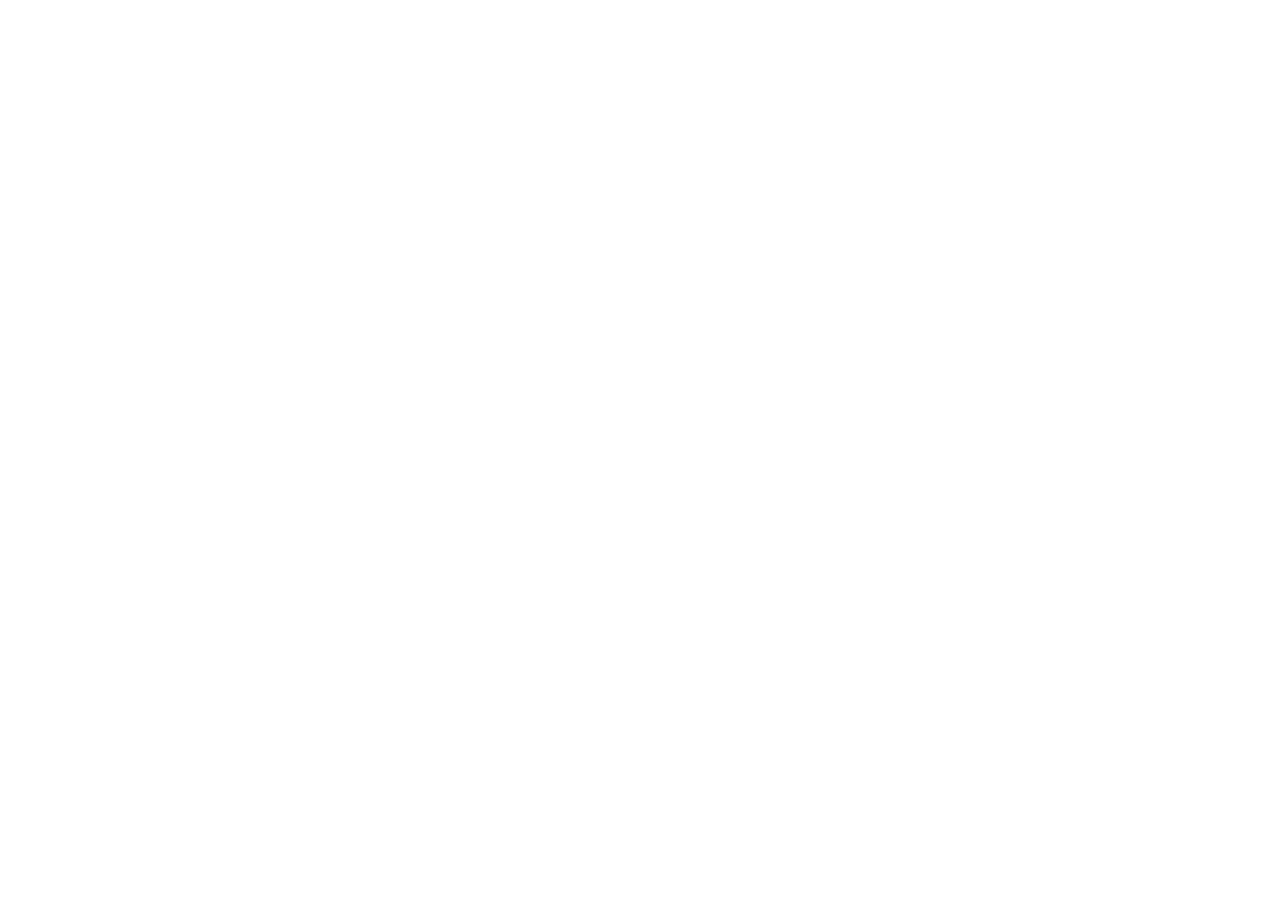
==== commit 15e12e33: "Перенаправить калькулятор на защищённый сервер 5ab035f1" ====
--- a/legacy/index.html
+++ b/legacy/index.html
@@ -1,140 +1,34 @@
-<!doctype html>
-<html lang="ru">
-<head>
-<meta charset="utf-8">
-<meta name="viewport" content="width=device-width, initial-scale=1">
-<title>Ипотечный калькулятор — Свобода мысли</title>
-<link rel="icon" type="image/svg+xml" href="assets/mark-da.svg">
-<meta name="theme-color" content="#355DB3">
-<meta name="robots" content="noindex, nofollow">
-<script async data-tools-preload src="assets/tools-loader.js?v=fast-nav-1"></script>
-<link rel="stylesheet" href="assets/style.css?v=partner-cards-1">
-<link rel="stylesheet" href="assets/themes.css?v=partner-cards-1">
-<script src="assets/theme.js?v=partner-cards-1"></script>
-<style>
-.sm .sm-check { display:flex; align-items:center; gap:10px; color:var(--ink); }
-.sm .sm-check input { width:18px; height:18px; padding:0; flex:0 0 18px; accent-color:var(--sky); }
-.sm-mortgage-loading { min-block-size: 50rem; }
-.sm-mortgage-loading .sm-hero { min-block-size: 11rem; }
-@media (max-width: 640px) {
-  .sm-mortgage-loading { min-block-size: 63rem; }
-}
-@media (max-width: 370px) {
-  .sm-mortgage-loading { min-block-size: 75rem; }
-}
-</style>
-<link rel="stylesheet" href="assets/flat-search.css?v=partner-cards-1">
-<link rel="stylesheet" href="assets/select.css?v=partner-cards-1">
-<link rel="stylesheet" href="assets/control-motion.css?v=partner-cards-1">
-<link rel="stylesheet" href="assets/calculator-motion.css?v=partner-cards-1">
-<script defer src="assets/control-motion.js?v=workspace-motion-1"></script>
-</head>
-<body>
-
-<main class="sm" id="sm-ipoteka">
-  <div class="sm-app-header"><header class="sm-head"><div class="sm-heading"><h1>Ипотечный калькулятор</h1><p class="sm-lede">Сравните ставки, взнос и ежемесячный платёж.</p></div><a class="sm-logo" href="https://da-dom.life/" target="_blank" rel="noopener"><img src="assets/logo-svoboda-dark.svg" width="106" height="56" alt="Свобода мысли"></a></header>
-  <div class="sm-nav-row"><nav class="sm-navigation" aria-label="Калькуляторы"><a class="sm-nav" href="./" aria-current="page">Ипотека</a><a class="sm-nav" href="rassrochka.html">Рассрочка</a><a class="sm-nav" href="chpv.html">ЧПВ</a><a class="sm-nav" href="transh.html" aria-label="Траншевая ипотека"><span class="sm-nav-full">Траншевая ипотека</span><span class="sm-nav-short" aria-hidden="true">Транш</span></a><a class="sm-nav" href="tools.html">Инструменты</a></nav><script>SMNavigation.mount(document.currentScript.previousElementSibling)</script>
-    <div id="sm-theme-switch" class="sm-theme-switch" role="group" aria-label="Тема оформления" hidden>
-      <span>Тема</span>
-      <button type="button" data-theme-choice="light">Светлая</button>
-      <button type="button" data-theme-choice="dark">Тёмная</button>
-    </div></div></div>
-
-  <nav class="sm-section-links" aria-label="Переходы внутри расчёта"><a href="#calc-result">К расчёту</a><a href="#calc-programs">Сравнить программы</a></nav>
-  <div class="sm-grid">
-    <section class="sm-card sm-conditions">
-      <div class="sm-conditions-head"><h2>Условия</h2>
-        <label class="sm-notes-choice"><input type="checkbox" id="sm-show-notes">Пояснения</label>
-      </div>
-      <script>SMFieldNotes(document.getElementById('sm-show-notes'))</script>
-      <div class="sm-field">
-        <span class="sm-label" id="sm-project-l">Проект</span>
-        <div class="sm-pills" id="sm-project" role="group" aria-labelledby="sm-project-l"><button type="button" disabled aria-pressed="true">ДА — 1 очередь</button><button type="button" disabled aria-pressed="false">ДА — 2 очередь</button><button type="button" disabled aria-pressed="false">ДНК — 2 очередь</button></div>
-      </div>
-      <div class="sm-field sm-flat-field">
-        <div class="sm-flat-pair"><div><label for="sm-flat-search">Номер квартиры</label><input id="sm-flat-search" type="text" autocomplete="off" placeholder="Введите номер"></div>
-        <div><label for="sm-flat">Или выберите из списка</label><select id="sm-flat"><option value="">Выбрать из списка</option></select></div></div>
-        <span id="sm-flat-info" class="sm-hint" role="status">Загрузка квартир из Macro…</span>
-      </div>
-      <div class="sm-field"><label for="sm-price">Стоимость квартиры, ₽</label><input id="sm-price" type="text" inputmode="numeric" autocomplete="off"><span class="sm-hint">Цена по прайсу, без скидки</span></div>
-      <div class="sm-field">
-        <label for="sm-disc">Скидка</label>
-        <div class="sm-suffix"><input id="sm-disc" type="text" inputmode="decimal" autocomplete="off" placeholder="0"><span aria-hidden="true">%</span></div>
-        <span class="sm-hint">Скидка при полной оплате. В программах со сниженной ставкой часть скидки уходит на снижение ставки, поэтому цена в договоре выше</span>
-      </div>
-      <div class="sm-field">
-        <span class="sm-label" id="sm-type-l">Тип ипотеки</span>
-        <div class="sm-pills" id="sm-type" role="group" aria-labelledby="sm-type-l"><button type="button" disabled aria-pressed="true">Семейная</button><button type="button" disabled aria-pressed="false">Базовая</button></div>
-      </div>
-      <div class="sm-field" id="sm-kids-field">
-        <label for="sm-kids">Количество детей</label>
-        <select id="sm-kids"><option disabled selected value="">Загружаем условия…</option></select>
-      </div>
-      <div class="sm-field" id="sm-company-field">
-        <label class="sm-check"><input type="checkbox" id="sm-company-pays"><span>Компания оплачивает субсидию</span></label>
-        <span class="sm-hint" id="sm-company-hint"></span>
-      </div>
-      <div class="sm-field" id="sm-promotions-field" hidden>
-        <span class="sm-label">Дополнительные акции</span>
-        <div id="sm-promotions"></div>
-        <span class="sm-hint">Выбранные акции применяются только к совместимым программам.</span>
-      </div>
-      <div class="sm-row2">
-        <div class="sm-field">
-          <label for="sm-pv">Первоначальный взнос, ₽</label>
-          <input id="sm-pv" type="text" inputmode="numeric" autocomplete="off" placeholder="минимальный">
-          <span class="sm-hint" id="sm-pv-hint">От 20,1% цены по прайсу. Меньше минимального по программе — посчитаем с минимальным</span>
-        </div>
-        <div class="sm-field">
-          <label for="sm-term">Срок, лет</label>
-          <input id="sm-term" type="number" inputmode="decimal" min="1" max="30" step="1" placeholder="максимальный">
-          <span class="sm-hint">Не больше срока программы</span>
-        </div>
-      </div>
-    </section>
-
-    <section class="sm-card" aria-live="polite" id="calc-result" tabindex="-1">
-      <div class="sm-result-heading"><h2>Расчёт по программе</h2><a class="sm-jump" href="#calc-programs">К программам</a></div>
-      <div id="sm-detail">
-        <div class="sm-mortgage-loading" role="status">
-          <div class="sm-hero"><span class="sm-hero-name">Загружаем условия ипотеки…</span></div>
-        </div>
-      </div>
-    </section>
-  </div>
-
-  <section class="sm-card sm-tablecard" id="calc-programs" tabindex="-1">
-    <div class="sm-tablehead">
-      <h2 id="sm-table-title">Все программы</h2>
-      <span class="sm-tip" id="sm-tip"></span>
-    </div>
-    <div class="sm-scroll">
-      <table>
-        <thead id="sm-thead"></thead>
-        <tbody id="sm-tbody"></tbody>
-      </table>
-    </div>
-  <a class="sm-return-result" href="#calc-result">К расчёту выбранной программы</a>
-  </section>
-
-  <footer class="sm-foot">
-    <p class="sm-legal"><span id="sm-legal">Расчёт предварительный и не является офертой. Окончательные условия, страхование и комиссии определяет банк.</span> <span id="sm-rate-status" role="status">Загружаем актуальные ставки и комиссии…</span></p>
-    <div class="sm-actions">
-      <span class="sm-msg" id="sm-msg" role="status"></span>
-      <button type="button" class="sm-btn sm-btn2" id="sm-print">Распечатать</button>
-      <button type="button" class="sm-btn" id="sm-save">Сохранить PDF</button>
-    </div>
-  </footer>
-</main>
-
-<script defer src="assets/data.js?v=20261114-da"></script>
-<script defer src="assets/tools-model.js?v=shared-conditions-nav-1"></script>
-<script defer src="assets/tools-loader.js?v=fast-nav-1"></script>
-<script defer src="assets/mortgage-loader.js?v=fast-nav-1"></script>
-<script defer src="assets/engine.js?v=shared-conditions-nav-1"></script>
-<script defer src="assets/common.js?v=partner-cards-1"></script>
-<script defer src="assets/flat-search.js?v=workspace-motion-1"></script>
-<script defer src="assets/flats.js?v=fast-nav-1"></script>
-<script defer src="assets/ipoteka.js?v=partner-cards-1"></script>
-</body>
-</html>
+<!doctype html><html lang="ru"><head><meta charset="utf-8">
+<meta name="viewport" content="width=device-width,initial-scale=1">
+<meta name="robots" content="noindex,nofollow"><meta name="referrer" content="no-referrer">
+<title>Вход в калькулятор — Свобода мысли</title></head>
+<body><p>Калькулятор переехал на защищённый сервер. Сейчас откроется страница входа.</p>
+<p><a id="destination" rel="noreferrer" href="https://academic-towering-horizon.ihchost.rocks/static/app/calculator/legacy/index.html">Открыть калькулятор</a></p>
+<script>
+(() => {
+  const target = new URL("https://academic-towering-horizon.ihchost.rocks/static/app/calculator/");
+  const incoming = new URLSearchParams(location.search);
+  const routes = ['mortgage', 'installments', 'chpv', 'tranche', 'tools'];
+  const aliases = {"rassrochka.html": "installments", "chpv.html": "chpv", "transh.html": "tranche", "tools.html": "tools"};
+  const prefix = '/ipoteka-calc/legacy';
+  let legacyPath = "legacy/index.html";
+  if (location.pathname === prefix || location.pathname.startsWith(prefix + '/')) {
+    const tail = location.pathname.slice(prefix.length).replace(/^\//, '');
+    const safe = tail.split('/').every(part => !part || (/^[A-Za-z0-9._-]+$/.test(part) && part !== '.' && part !== '..'));
+    legacyPath = 'legacy/' + (safe ? tail : '');
+  }
+  const queryPage = incoming.get('page');
+  if (legacyPath) {
+    target.pathname = target.pathname.replace(/\/?$/, '/') + legacyPath;
+    if (routes.includes(queryPage)) target.searchParams.set('page', queryPage);
+  } else {
+    const candidate = null || aliases[location.pathname.split('/').pop()];
+    const alias = routes.includes(candidate) ? candidate : null;
+    if (alias || routes.includes(queryPage)) target.searchParams.set('page', alias || queryPage);
+  }
+  const theme = incoming.get('theme');
+  if (theme === 'light' || theme === 'dark') target.searchParams.set('theme', theme);
+  document.getElementById('destination').href = target.href;
+  location.replace(target.href);
+})();
+</script></body></html>
